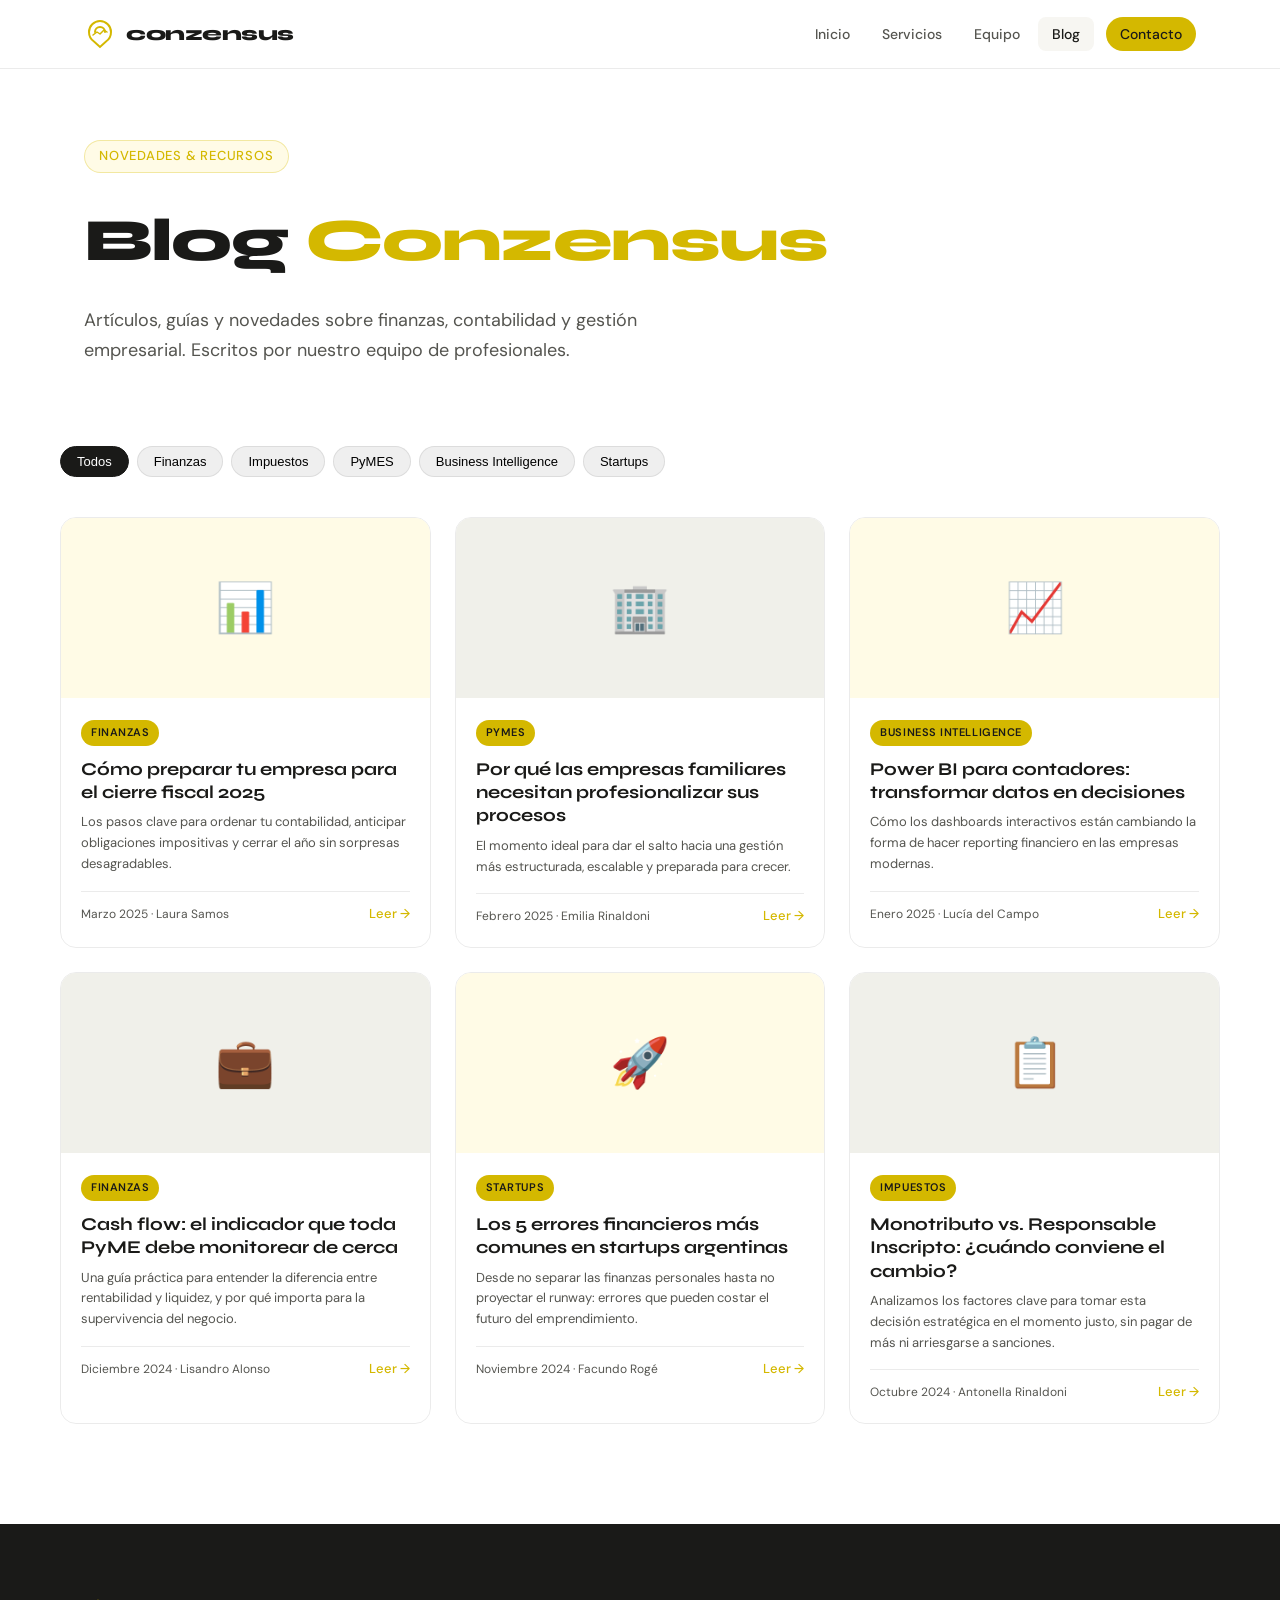
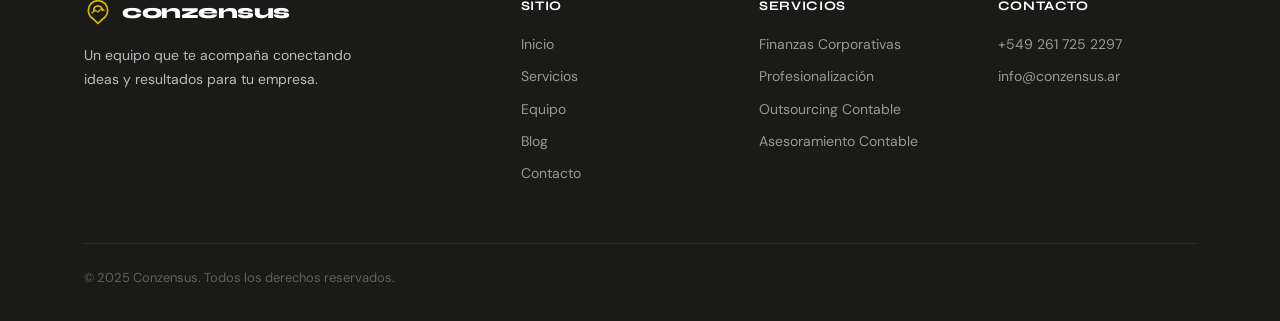
==== blog.html @ 938135c7 "Add files via upload" ====
<!DOCTYPE html>
<html lang="es">
<head>
<meta charset="UTF-8">
<meta name="viewport" content="width=device-width, initial-scale=1.0">
<title>Blog — Conzensus</title>
<link rel="preconnect" href="https://fonts.googleapis.com">
<link rel="preconnect" href="https://fonts.gstatic.com" crossorigin>
<link href="https://fonts.googleapis.com/css2?family=Syne:wght@400;600;700;800&family=DM+Sans:ital,wght@0,300;0,400;0,500;1,300&display=swap" rel="stylesheet">
<link rel="stylesheet" href="styles.css">
</head>
<body>

<nav class="nav" id="nav">
  <div class="nav-inner">
    <a href="index.html" class="logo">
      <svg width="32" height="32" viewBox="0 0 32 32" fill="none">
        <path d="M16 3C10 3 5 8 5 14c0 4 2 7.5 5 9.5L16 29l6-5.5c3-2 5-5.5 5-9.5 0-6-5-11-11-11z" stroke="#D4B800" stroke-width="2" fill="none"/>
        <path d="M11 14c0-2.8 2.2-5 5-5s5 2.2 5 5" stroke="#D4B800" stroke-width="2" stroke-linecap="round"/>
        <path d="M9 17l4-3 3 2 4-4 3 2" stroke="#D4B800" stroke-width="1.5" stroke-linecap="round" stroke-linejoin="round"/>
      </svg>
      <span>conzensus</span>
    </a>
    <button class="hamburger" id="hamburger"><span></span><span></span><span></span></button>
    <ul class="nav-links" id="nav-links">
      <li><a href="index.html" class="nav-link">Inicio</a></li>
      <li><a href="servicios.html" class="nav-link">Servicios</a></li>
      <li><a href="equipo.html" class="nav-link">Equipo</a></li>
      <li><a href="blog.html" class="nav-link active">Blog</a></li>
      <li><a href="contacto.html" class="nav-link nav-cta">Contacto</a></li>
    </ul>
  </div>
</nav>

<main>
  <div class="page-hero">
    <div class="section-tag">Novedades & Recursos</div>
    <h1>Blog <em style="font-style:normal;color:#D4B800">Conzensus</em></h1>
    <p>Artículos, guías y novedades sobre finanzas, contabilidad y gestión empresarial. Escritos por nuestro equipo de profesionales.</p>
  </div>

  <div class="container blog-full">
    <div class="blog-cats">
      <button class="blog-cat active">Todos</button>
      <button class="blog-cat">Finanzas</button>
      <button class="blog-cat">Impuestos</button>
      <button class="blog-cat">PyMES</button>
      <button class="blog-cat">Business Intelligence</button>
      <button class="blog-cat">Startups</button>
    </div>

    <div class="blog-full-grid">
      <article class="blog-full-card">
        <div class="bfc-thumb" style="background:#FFFBE6; font-size:48px;">📊</div>
        <div class="bfc-body">
          <div class="bc-tag">Finanzas</div>
          <h3>Cómo preparar tu empresa para el cierre fiscal 2025</h3>
          <p>Los pasos clave para ordenar tu contabilidad, anticipar obligaciones impositivas y cerrar el año sin sorpresas desagradables.</p>
          <div class="bfc-foot">
            <span class="bfc-date">Marzo 2025 · Laura Samos</span>
            <a href="#" class="bc-read">Leer →</a>
          </div>
        </div>
      </article>

      <article class="blog-full-card">
        <div class="bfc-thumb" style="background:#f0f0ea; font-size:48px;">🏢</div>
        <div class="bfc-body">
          <div class="bc-tag">PyMES</div>
          <h3>Por qué las empresas familiares necesitan profesionalizar sus procesos</h3>
          <p>El momento ideal para dar el salto hacia una gestión más estructurada, escalable y preparada para crecer.</p>
          <div class="bfc-foot">
            <span class="bfc-date">Febrero 2025 · Emilia Rinaldoni</span>
            <a href="#" class="bc-read">Leer →</a>
          </div>
        </div>
      </article>

      <article class="blog-full-card">
        <div class="bfc-thumb" style="background:#FFFBE6; font-size:48px;">📈</div>
        <div class="bfc-body">
          <div class="bc-tag">Business Intelligence</div>
          <h3>Power BI para contadores: transformar datos en decisiones</h3>
          <p>Cómo los dashboards interactivos están cambiando la forma de hacer reporting financiero en las empresas modernas.</p>
          <div class="bfc-foot">
            <span class="bfc-date">Enero 2025 · Lucía del Campo</span>
            <a href="#" class="bc-read">Leer →</a>
          </div>
        </div>
      </article>

      <article class="blog-full-card">
        <div class="bfc-thumb" style="background:#f0f0ea; font-size:48px;">💼</div>
        <div class="bfc-body">
          <div class="bc-tag">Finanzas</div>
          <h3>Cash flow: el indicador que toda PyME debe monitorear de cerca</h3>
          <p>Una guía práctica para entender la diferencia entre rentabilidad y liquidez, y por qué importa para la supervivencia del negocio.</p>
          <div class="bfc-foot">
            <span class="bfc-date">Diciembre 2024 · Lisandro Alonso</span>
            <a href="#" class="bc-read">Leer →</a>
          </div>
        </div>
      </article>

      <article class="blog-full-card">
        <div class="bfc-thumb" style="background:#FFFBE6; font-size:48px;">🚀</div>
        <div class="bfc-body">
          <div class="bc-tag">Startups</div>
          <h3>Los 5 errores financieros más comunes en startups argentinas</h3>
          <p>Desde no separar las finanzas personales hasta no proyectar el runway: errores que pueden costar el futuro del emprendimiento.</p>
          <div class="bfc-foot">
            <span class="bfc-date">Noviembre 2024 · Facundo Rogé</span>
            <a href="#" class="bc-read">Leer →</a>
          </div>
        </div>
      </article>

      <article class="blog-full-card">
        <div class="bfc-thumb" style="background:#f0f0ea; font-size:48px;">📋</div>
        <div class="bfc-body">
          <div class="bc-tag">Impuestos</div>
          <h3>Monotributo vs. Responsable Inscripto: ¿cuándo conviene el cambio?</h3>
          <p>Analizamos los factores clave para tomar esta decisión estratégica en el momento justo, sin pagar de más ni arriesgarse a sanciones.</p>
          <div class="bfc-foot">
            <span class="bfc-date">Octubre 2024 · Antonella Rinaldoni</span>
            <a href="#" class="bc-read">Leer →</a>
          </div>
        </div>
      </article>
    </div>
  </div>
</main>

<footer class="footer">
  <div class="container">
    <div class="footer-grid">
      <div class="footer-brand"><a href="index.html" class="logo"><svg width="28" height="28" viewBox="0 0 32 32" fill="none"><path d="M16 3C10 3 5 8 5 14c0 4 2 7.5 5 9.5L16 29l6-5.5c3-2 5-5.5 5-9.5 0-6-5-11-11-11z" stroke="#D4B800" stroke-width="2" fill="none"/><path d="M11 14c0-2.8 2.2-5 5-5s5 2.2 5 5" stroke="#D4B800" stroke-width="2" stroke-linecap="round"/><path d="M9 17l4-3 3 2 4-4 3 2" stroke="#D4B800" stroke-width="1.5" stroke-linecap="round" stroke-linejoin="round"/></svg><span>conzensus</span></a><p>Un equipo que te acompaña conectando ideas y resultados para tu empresa.</p></div>
      <div class="footer-links"><h5>Sitio</h5><a href="index.html">Inicio</a><a href="servicios.html">Servicios</a><a href="equipo.html">Equipo</a><a href="blog.html">Blog</a><a href="contacto.html">Contacto</a></div>
      <div class="footer-links"><h5>Servicios</h5><a href="servicios.html#finanzas">Finanzas Corporativas</a><a href="servicios.html#procesos">Profesionalización</a><a href="servicios.html#outsourcing">Outsourcing Contable</a><a href="servicios.html#asesoramiento">Asesoramiento Contable</a></div>
      <div class="footer-contact"><h5>Contacto</h5><a href="tel:+5492617252297">+549 261 725 2297</a><a href="mailto:info@conzensus.ar">info@conzensus.ar</a></div>
    </div>
    <div class="footer-bottom"><span>© 2025 Conzensus. Todos los derechos reservados.</span></div>
  </div>
</footer>
<script>
document.querySelectorAll('.blog-cat').forEach(btn => {
  btn.addEventListener('click', function() {
    document.querySelectorAll('.blog-cat').forEach(b => b.classList.remove('active'));
    this.classList.add('active');
  });
});
</script>
<script src="scripts.js"></script>
</body>
</html>
---- styles.css ----
/* ============================================
   CONZENSUS — MAIN STYLES
   ============================================ */

*, *::before, *::after { box-sizing: border-box; margin: 0; padding: 0; }

:root {
  --yellow: #D4B800;
  --yellow-light: #F5E860;
  --yellow-bg: #FFFBE6;
  --dark: #1a1a18;
  --dark-2: #2a2a26;
  --mid: #555550;
  --light: #f7f6f2;
  --white: #ffffff;
  --border: rgba(0,0,0,0.08);
  --font-display: 'Syne', sans-serif;
  --font-body: 'DM Sans', sans-serif;
  --radius: 16px;
  --radius-sm: 8px;
  --shadow: 0 4px 24px rgba(0,0,0,0.07);
  --shadow-lg: 0 16px 48px rgba(0,0,0,0.12);
}

html { scroll-behavior: smooth; }

body {
  font-family: var(--font-body);
  font-size: 16px;
  color: var(--dark);
  background: var(--white);
  line-height: 1.6;
  overflow-x: hidden;
}

a { color: inherit; text-decoration: none; }
img { max-width: 100%; display: block; }

.container {
  max-width: 1160px;
  margin: 0 auto;
  padding: 0 24px;
}

/* ---- TYPOGRAPHY ---- */
.section-tag {
  display: inline-flex;
  align-items: center;
  gap: 8px;
  font-family: var(--font-body);
  font-size: 13px;
  font-weight: 500;
  letter-spacing: 0.06em;
  text-transform: uppercase;
  color: var(--yellow);
  background: var(--yellow-bg);
  border: 1px solid rgba(212,184,0,0.3);
  padding: 5px 14px;
  border-radius: 100px;
  margin-bottom: 20px;
}
.section-tag.center { display: flex; justify-content: center; margin-bottom: 32px; }

.section-title {
  font-family: var(--font-display);
  font-size: clamp(28px, 4vw, 44px);
  font-weight: 700;
  line-height: 1.15;
  color: var(--dark);
  margin-bottom: 20px;
}
.section-title em { font-style: normal; color: var(--yellow); }

.section-header { margin-bottom: 48px; }
.section-header.spread { display: flex; justify-content: space-between; align-items: flex-end; flex-wrap: wrap; gap: 16px; }

.body-text { color: var(--mid); line-height: 1.75; margin-bottom: 16px; font-size: 16px; }

/* ---- BUTTONS ---- */
.btn {
  display: inline-flex;
  align-items: center;
  gap: 8px;
  font-family: var(--font-body);
  font-size: 15px;
  font-weight: 500;
  padding: 13px 28px;
  border-radius: 100px;
  cursor: pointer;
  transition: all 0.2s ease;
  border: none;
  white-space: nowrap;
}
.btn-primary {
  background: var(--yellow);
  color: var(--dark);
}
.btn-primary:hover { background: var(--yellow-light); transform: translateY(-1px); }

.btn-ghost {
  background: transparent;
  color: var(--dark);
  border: 1.5px solid var(--border);
}
.btn-ghost:hover { border-color: var(--dark); background: var(--light); }

.btn-outline {
  background: transparent;
  color: var(--dark);
  border: 1.5px solid var(--dark);
  font-size: 14px;
  padding: 10px 22px;
}
.btn-outline:hover { background: var(--dark); color: var(--white); }

.btn-dark {
  background: var(--dark);
  color: var(--white);
}
.btn-dark:hover { background: var(--dark-2); transform: translateY(-1px); }

/* ---- NAV ---- */
.nav {
  position: fixed; top: 0; left: 0; right: 0; z-index: 100;
  background: rgba(255,255,255,0.92);
  backdrop-filter: blur(20px);
  border-bottom: 1px solid var(--border);
  transition: box-shadow 0.3s;
}
.nav.scrolled { box-shadow: var(--shadow); }

.nav-inner {
  max-width: 1160px;
  margin: 0 auto;
  padding: 0 24px;
  height: 68px;
  display: flex;
  align-items: center;
  justify-content: space-between;
}

.logo {
  display: flex;
  align-items: center;
  gap: 10px;
  font-family: var(--font-display);
  font-size: 20px;
  font-weight: 800;
  color: var(--dark);
  letter-spacing: -0.5px;
}

.nav-links {
  list-style: none;
  display: flex;
  align-items: center;
  gap: 4px;
}
.nav-link {
  font-size: 14px;
  font-weight: 500;
  color: var(--mid);
  padding: 8px 14px;
  border-radius: 8px;
  transition: all 0.15s;
}
.nav-link:hover, .nav-link.active { color: var(--dark); background: var(--light); }
.nav-cta {
  background: var(--yellow) !important;
  color: var(--dark) !important;
  margin-left: 8px;
  border-radius: 100px !important;
}
.nav-cta:hover { background: var(--yellow-light) !important; }

.hamburger {
  display: none;
  flex-direction: column;
  gap: 5px;
  background: none;
  border: none;
  cursor: pointer;
  padding: 8px;
}
.hamburger span {
  display: block;
  width: 22px;
  height: 2px;
  background: var(--dark);
  border-radius: 2px;
  transition: all 0.3s;
}

/* ---- HERO ---- */
.hero {
  min-height: 100vh;
  padding-top: 68px;
  display: grid;
  grid-template-columns: 1fr 1fr;
  align-items: center;
  max-width: 1160px;
  margin: 0 auto;
  padding-left: 24px;
  padding-right: 24px;
  gap: 48px;
  position: relative;
  overflow: hidden;
}
.hero-bg {
  position: fixed; inset: 0; z-index: -1; pointer-events: none;
}
.hero-blob {
  position: absolute;
  border-radius: 50%;
  filter: blur(80px);
  opacity: 0.35;
}
.blob-1 {
  width: 500px; height: 500px;
  background: var(--yellow);
  top: -100px; right: -100px;
}
.blob-2 {
  width: 300px; height: 300px;
  background: #ffeaa0;
  bottom: 100px; left: -50px;
}
.hero-grid {
  position: absolute; inset: 0;
  background-image: 
    linear-gradient(rgba(0,0,0,0.04) 1px, transparent 1px),
    linear-gradient(90deg, rgba(0,0,0,0.04) 1px, transparent 1px);
  background-size: 48px 48px;
}

.hero-inner { padding: 80px 0; }
.hero-tag {
  display: inline-flex;
  align-items: center;
  gap: 8px;
  font-size: 13px;
  font-weight: 500;
  color: var(--mid);
  margin-bottom: 28px;
}
.dot {
  width: 8px; height: 8px;
  background: #4caf50;
  border-radius: 50%;
  box-shadow: 0 0 0 3px rgba(76,175,80,0.2);
  animation: pulse 2s infinite;
}
@keyframes pulse {
  0%, 100% { box-shadow: 0 0 0 3px rgba(76,175,80,0.2); }
  50% { box-shadow: 0 0 0 6px rgba(76,175,80,0.1); }
}

.hero-title {
  font-family: var(--font-display);
  font-size: clamp(44px, 6vw, 72px);
  font-weight: 800;
  line-height: 1.05;
  letter-spacing: -2px;
  color: var(--dark);
  margin-bottom: 24px;
}
.hero-title em { font-style: normal; color: var(--yellow); }

.hero-sub {
  font-size: 18px;
  color: var(--mid);
  max-width: 460px;
  line-height: 1.7;
  margin-bottom: 36px;
}

.hero-actions {
  display: flex;
  gap: 12px;
  flex-wrap: wrap;
  margin-bottom: 56px;
}

.hero-stats {
  display: flex;
  align-items: center;
  gap: 24px;
}
.stat-num {
  display: block;
  font-family: var(--font-display);
  font-size: 28px;
  font-weight: 700;
  color: var(--dark);
}
.stat-label {
  display: block;
  font-size: 12px;
  color: var(--mid);
  max-width: 100px;
  line-height: 1.3;
}
.stat-divider {
  width: 1px;
  height: 40px;
  background: var(--border);
}

/* Hero visual */
.hero-visual {
  position: relative;
  height: 500px;
  display: flex;
  align-items: center;
  justify-content: center;
}
.hero-circle {
  width: 280px;
  height: 280px;
  animation: spin 30s linear infinite;
}
@keyframes spin { to { transform: rotate(360deg); } }

.card-float {
  position: absolute;
  background: var(--white);
  border: 1px solid var(--border);
  border-radius: var(--radius);
  padding: 14px 18px;
  display: flex;
  align-items: center;
  gap: 12px;
  box-shadow: var(--shadow);
  min-width: 220px;
  animation: float 4s ease-in-out infinite;
}
.card-f1 { top: 60px; right: 20px; animation-delay: 0s; }
.card-f2 { bottom: 120px; right: 0px; animation-delay: 1.5s; }
.card-f3 { top: 220px; left: 0px; animation-delay: 0.8s; }
@keyframes float {
  0%, 100% { transform: translateY(0); }
  50% { transform: translateY(-8px); }
}

.cf-icon { font-size: 22px; }
.cf-title { font-family: var(--font-display); font-size: 13px; font-weight: 600; }
.cf-sub { font-size: 11px; color: var(--mid); margin-top: 2px; }

/* ---- ABOUT ---- */
.about {
  padding: 100px 0;
  background: var(--light);
}
.about-grid {
  display: grid;
  grid-template-columns: 1fr 1fr;
  gap: 64px;
  align-items: center;
}
.about-left { max-width: 480px; }
.values-grid {
  display: grid;
  grid-template-columns: 1fr 1fr;
  gap: 16px;
}
.value-card {
  background: var(--white);
  border: 1px solid var(--border);
  border-radius: var(--radius);
  padding: 24px 20px;
  transition: transform 0.2s, box-shadow 0.2s;
}
.value-card:hover { transform: translateY(-4px); box-shadow: var(--shadow); }
.value-card.accent {
  background: var(--yellow);
  border-color: var(--yellow);
}
.value-icon { font-size: 24px; display: block; margin-bottom: 12px; }
.value-card h4 { font-family: var(--font-display); font-size: 15px; font-weight: 700; margin-bottom: 6px; }
.value-card p { font-size: 13px; color: var(--mid); line-height: 1.5; }
.value-card.accent p { color: var(--dark-2); }

/* ---- SERVICES PREVIEW ---- */
.services-preview {
  padding: 100px 0;
}
.services-grid {
  display: grid;
  grid-template-columns: repeat(2, 1fr);
  gap: 16px;
  margin-bottom: 40px;
}
.service-card {
  display: flex;
  align-items: center;
  gap: 20px;
  background: var(--white);
  border: 1px solid var(--border);
  border-radius: var(--radius);
  padding: 28px 24px;
  transition: all 0.2s;
  cursor: pointer;
}
.service-card:hover {
  border-color: var(--yellow);
  box-shadow: 0 0 0 3px rgba(212,184,0,0.1);
  transform: translateY(-2px);
}
.service-card.sc-yellow {
  background: var(--yellow);
  border-color: var(--yellow);
}
.sc-number {
  font-family: var(--font-display);
  font-size: 36px;
  font-weight: 800;
  color: rgba(0,0,0,0.08);
  line-height: 1;
  flex-shrink: 0;
  width: 48px;
}
.sc-yellow .sc-number { color: rgba(0,0,0,0.12); }
.sc-content { flex: 1; }
.sc-content h3 { font-family: var(--font-display); font-size: 17px; font-weight: 700; margin-bottom: 6px; }
.sc-content p { font-size: 13px; color: var(--mid); line-height: 1.5; }
.sc-yellow .sc-content p { color: var(--dark-2); }
.sc-arrow {
  font-size: 18px;
  color: var(--mid);
  flex-shrink: 0;
  transition: transform 0.2s;
}
.service-card:hover .sc-arrow { transform: translateX(4px); color: var(--dark); }

.services-cta { text-align: center; }

/* ---- CLIENTS ---- */
.clients {
  padding: 60px 0;
  border-top: 1px solid var(--border);
  border-bottom: 1px solid var(--border);
}
.clients-strip {
  display: flex;
  flex-wrap: wrap;
  justify-content: center;
  align-items: center;
  gap: 12px 0;
}
.client-name {
  font-family: var(--font-display);
  font-size: 14px;
  font-weight: 600;
  color: var(--mid);
  padding: 0 20px;
  transition: color 0.2s;
}
.client-name:hover { color: var(--dark); }
.client-dot {
  width: 4px; height: 4px;
  background: var(--yellow);
  border-radius: 50%;
  flex-shrink: 0;
}

/* ---- BLOG PREVIEW ---- */
.blog-preview {
  padding: 100px 0;
  background: var(--light);
}
.blog-grid {
  display: grid;
  grid-template-columns: 2fr 1fr 1fr;
  gap: 20px;
}
.blog-card {
  background: var(--white);
  border: 1px solid var(--border);
  border-radius: var(--radius);
  padding: 28px 24px;
  display: flex;
  flex-direction: column;
  gap: 12px;
  transition: transform 0.2s, box-shadow 0.2s;
}
.blog-card:hover { transform: translateY(-4px); box-shadow: var(--shadow); }
.blog-featured {
  grid-row: span 1;
  background: var(--dark);
  border-color: var(--dark);
  color: var(--white);
}
.bc-tag {
  display: inline-block;
  font-size: 11px;
  font-weight: 600;
  letter-spacing: 0.05em;
  text-transform: uppercase;
  background: var(--yellow);
  color: var(--dark);
  padding: 4px 10px;
  border-radius: 100px;
  width: fit-content;
}
.blog-card h3 { font-family: var(--font-display); font-size: 18px; font-weight: 700; line-height: 1.3; }
.blog-featured h3 { font-size: 22px; }
.blog-card p { font-size: 14px; color: var(--mid); line-height: 1.6; flex: 1; }
.blog-featured p { color: rgba(255,255,255,0.65); }
.bc-meta { display: flex; justify-content: space-between; align-items: center; margin-top: auto; }
.bc-meta span { font-size: 12px; color: var(--mid); }
.blog-featured .bc-meta span { color: rgba(255,255,255,0.4); }
.bc-read { font-size: 13px; font-weight: 500; color: var(--yellow); }
.bc-read:hover { text-decoration: underline; }

/* ---- CTA SECTION ---- */
.cta-section { padding: 80px 0; }
.cta-box {
  background: var(--yellow);
  border-radius: 24px;
  padding: 64px;
  display: flex;
  justify-content: space-between;
  align-items: center;
  gap: 32px;
  overflow: hidden;
  position: relative;
}
.cta-content { position: relative; z-index: 1; }
.cta-content h2 { font-family: var(--font-display); font-size: clamp(24px, 3vw, 36px); font-weight: 800; margin-bottom: 12px; max-width: 480px; }
.cta-content p { color: var(--dark-2); font-size: 16px; margin-bottom: 28px; }
.cta-deco { position: absolute; right: -40px; top: -60px; pointer-events: none; }
.cta-circle {
  position: absolute;
  border-radius: 50%;
  border: 2px solid rgba(0,0,0,0.08);
}
.c1 { width: 320px; height: 320px; top: -80px; right: -80px; }
.c2 { width: 200px; height: 200px; top: -20px; right: -20px; }

/* ---- FOOTER ---- */
.footer { background: var(--dark); color: rgba(255,255,255,0.7); padding: 72px 0 32px; }
.footer .logo { color: var(--white); margin-bottom: 16px; }
.footer-grid {
  display: grid;
  grid-template-columns: 2fr 1fr 1fr 1fr;
  gap: 40px;
  margin-bottom: 48px;
}
.footer-brand p { font-size: 14px; line-height: 1.7; max-width: 280px; }
.footer-links h5, .footer-contact h5 {
  font-family: var(--font-display);
  font-size: 13px;
  font-weight: 700;
  color: var(--white);
  letter-spacing: 0.05em;
  text-transform: uppercase;
  margin-bottom: 16px;
}
.footer-links a, .footer-contact a {
  display: block;
  font-size: 14px;
  color: rgba(255,255,255,0.55);
  margin-bottom: 10px;
  transition: color 0.2s;
}
.footer-links a:hover, .footer-contact a:hover { color: var(--yellow); }
.footer-bottom {
  border-top: 1px solid rgba(255,255,255,0.08);
  padding-top: 24px;
  font-size: 13px;
  color: rgba(255,255,255,0.3);
}

/* ============================================
   SERVICES PAGE
   ============================================ */
.page-hero {
  padding: 140px 24px 80px;
  max-width: 1160px;
  margin: 0 auto;
}
.page-hero h1 { font-family: var(--font-display); font-size: clamp(36px, 5vw, 60px); font-weight: 800; letter-spacing: -1.5px; margin-bottom: 16px; }
.page-hero p { font-size: 18px; color: var(--mid); max-width: 560px; line-height: 1.7; }

.services-full { padding: 0 0 100px; }
.service-section {
  padding: 60px 0;
  border-top: 1px solid var(--border);
}
.service-section-inner {
  display: grid;
  grid-template-columns: 1fr 2fr;
  gap: 48px;
  align-items: start;
}
.ss-label {
  position: sticky;
  top: 100px;
}
.ss-num { font-family: var(--font-display); font-size: 72px; font-weight: 800; color: rgba(0,0,0,0.05); line-height: 1; margin-bottom: -16px; }
.ss-title { font-family: var(--font-display); font-size: 24px; font-weight: 700; margin-bottom: 12px; }
.ss-badge { display: inline-block; background: var(--yellow); font-size: 11px; font-weight: 600; padding: 4px 12px; border-radius: 100px; margin-top: 12px; }
.ss-items { display: grid; gap: 12px; }
.ss-item {
  display: flex;
  gap: 14px;
  background: var(--light);
  border-radius: var(--radius-sm);
  padding: 18px 20px;
  transition: background 0.2s;
}
.ss-item:hover { background: var(--yellow-bg); }
.ss-check { width: 22px; height: 22px; background: var(--yellow); border-radius: 50%; display: flex; align-items: center; justify-content: center; font-size: 11px; flex-shrink: 0; margin-top: 2px; }
.ss-item p { font-size: 15px; color: var(--mid); line-height: 1.5; }

/* ============================================
   TEAM PAGE
   ============================================ */
.team-grid {
  display: grid;
  grid-template-columns: repeat(3, 1fr);
  gap: 24px;
  padding-bottom: 100px;
}
.team-card {
  border: 1px solid var(--border);
  border-radius: var(--radius);
  overflow: hidden;
  transition: transform 0.2s, box-shadow 0.2s;
}
.team-card:hover { transform: translateY(-6px); box-shadow: var(--shadow-lg); }
.tc-img {
  height: 280px;
  background: var(--yellow);
  display: flex;
  align-items: center;
  justify-content: center;
  font-family: var(--font-display);
  font-size: 56px;
  font-weight: 800;
  color: rgba(0,0,0,0.15);
  overflow: hidden;
  position: relative;
}
.tc-initials { position: absolute; font-size: 80px; font-family: var(--font-display); font-weight: 800; color: rgba(0,0,0,0.08); user-select: none; }
.tc-body { padding: 24px; }
.tc-role { font-size: 12px; font-weight: 600; letter-spacing: 0.05em; text-transform: uppercase; color: var(--yellow); margin-bottom: 4px; }
.tc-name { font-family: var(--font-display); font-size: 20px; font-weight: 700; margin-bottom: 12px; }
.tc-bio { font-size: 14px; color: var(--mid); line-height: 1.6; }

/* ============================================
   BLOG PAGE
   ============================================ */
.blog-full {
  padding: 0 0 100px;
}
.blog-cats {
  display: flex;
  gap: 8px;
  flex-wrap: wrap;
  margin-bottom: 40px;
}
.blog-cat {
  font-size: 13px;
  font-weight: 500;
  padding: 7px 16px;
  border-radius: 100px;
  border: 1px solid var(--border);
  cursor: pointer;
  transition: all 0.15s;
}
.blog-cat:hover, .blog-cat.active { background: var(--dark); color: var(--white); border-color: var(--dark); }
.blog-full-grid {
  display: grid;
  grid-template-columns: repeat(3, 1fr);
  gap: 24px;
}
.blog-full-card {
  border: 1px solid var(--border);
  border-radius: var(--radius);
  overflow: hidden;
  transition: transform 0.2s, box-shadow 0.2s;
}
.blog-full-card:hover { transform: translateY(-4px); box-shadow: var(--shadow); }
.bfc-thumb {
  height: 180px;
  background: var(--light);
  display: flex;
  align-items: center;
  justify-content: center;
  font-size: 40px;
}
.bfc-body { padding: 20px; }
.bfc-body .bc-tag { margin-bottom: 12px; }
.bfc-body h3 { font-family: var(--font-display); font-size: 18px; font-weight: 700; margin-bottom: 8px; line-height: 1.3; }
.bfc-body p { font-size: 13px; color: var(--mid); line-height: 1.6; margin-bottom: 16px; }
.bfc-foot {
  display: flex;
  justify-content: space-between;
  align-items: center;
  padding-top: 12px;
  border-top: 1px solid var(--border);
}
.bfc-date { font-size: 12px; color: var(--mid); }

/* ============================================
   CONTACT PAGE
   ============================================ */
.contact-grid {
  display: grid;
  grid-template-columns: 1fr 1.4fr;
  gap: 64px;
  padding-bottom: 100px;
  align-items: start;
}
.contact-info h2 { font-family: var(--font-display); font-size: 28px; font-weight: 700; margin-bottom: 16px; }
.contact-info p { color: var(--mid); line-height: 1.7; margin-bottom: 32px; }
.contact-items { display: flex; flex-direction: column; gap: 20px; margin-bottom: 40px; }
.ci-item {
  display: flex;
  align-items: center;
  gap: 14px;
}
.ci-icon {
  width: 44px; height: 44px;
  background: var(--yellow-bg);
  border-radius: 10px;
  display: flex;
  align-items: center;
  justify-content: center;
  font-size: 18px;
  flex-shrink: 0;
}
.ci-label { font-size: 12px; color: var(--mid); }
.ci-val { font-size: 15px; font-weight: 500; }

.contact-form {
  background: var(--light);
  border-radius: var(--radius);
  padding: 40px;
}
.contact-form h3 { font-family: var(--font-display); font-size: 22px; font-weight: 700; margin-bottom: 24px; }
.form-row { display: grid; grid-template-columns: 1fr 1fr; gap: 16px; }
.form-group { display: flex; flex-direction: column; gap: 8px; margin-bottom: 16px; }
.form-group label { font-size: 13px; font-weight: 500; color: var(--mid); }
.form-group input,
.form-group select,
.form-group textarea {
  font-family: var(--font-body);
  font-size: 15px;
  padding: 12px 16px;
  border: 1.5px solid var(--border);
  border-radius: var(--radius-sm);
  background: var(--white);
  color: var(--dark);
  outline: none;
  transition: border-color 0.2s;
}
.form-group input:focus,
.form-group select:focus,
.form-group textarea:focus { border-color: var(--yellow); }
.form-group textarea { resize: vertical; min-height: 120px; }
.form-submit { width: 100%; padding: 15px; font-size: 16px; margin-top: 8px; }

/* ============================================
   RESPONSIVE
   ============================================ */
@media (max-width: 960px) {
  .hero {
    grid-template-columns: 1fr;
    min-height: auto;
    padding-top: 120px;
    padding-bottom: 60px;
  }
  .hero-visual { display: none; }
  .about-grid, .contact-grid, .service-section-inner { grid-template-columns: 1fr; }
  .blog-grid { grid-template-columns: 1fr; }
  .blog-full-grid { grid-template-columns: 1fr 1fr; }
  .team-grid { grid-template-columns: 1fr 1fr; }
  .services-grid { grid-template-columns: 1fr; }
  .footer-grid { grid-template-columns: 1fr 1fr; }
}

@media (max-width: 640px) {
  .nav-links {
    display: none;
    position: absolute;
    top: 68px; left: 0; right: 0;
    background: var(--white);
    flex-direction: column;
    padding: 16px;
    border-bottom: 1px solid var(--border);
    box-shadow: var(--shadow);
    gap: 4px;
  }
  .nav-links.open { display: flex; }
  .hamburger { display: flex; }
  .hero-stats { flex-wrap: wrap; gap: 16px; }
  .cta-box { padding: 40px 32px; flex-direction: column; }
  .form-row { grid-template-columns: 1fr; }
  .blog-full-grid, .team-grid { grid-template-columns: 1fr; }
  .footer-grid { grid-template-columns: 1fr; }
  .ss-label { position: static; }
}

/* ---- PAGE TRANSITIONS ---- */
.page-enter {
  animation: fadeInUp 0.4s ease both;
}
@keyframes fadeInUp {
  from { opacity: 0; transform: translateY(16px); }
  to { opacity: 1; transform: translateY(0); }
}

main, .hero, .page-hero { animation: fadeInUp 0.5s ease both; }
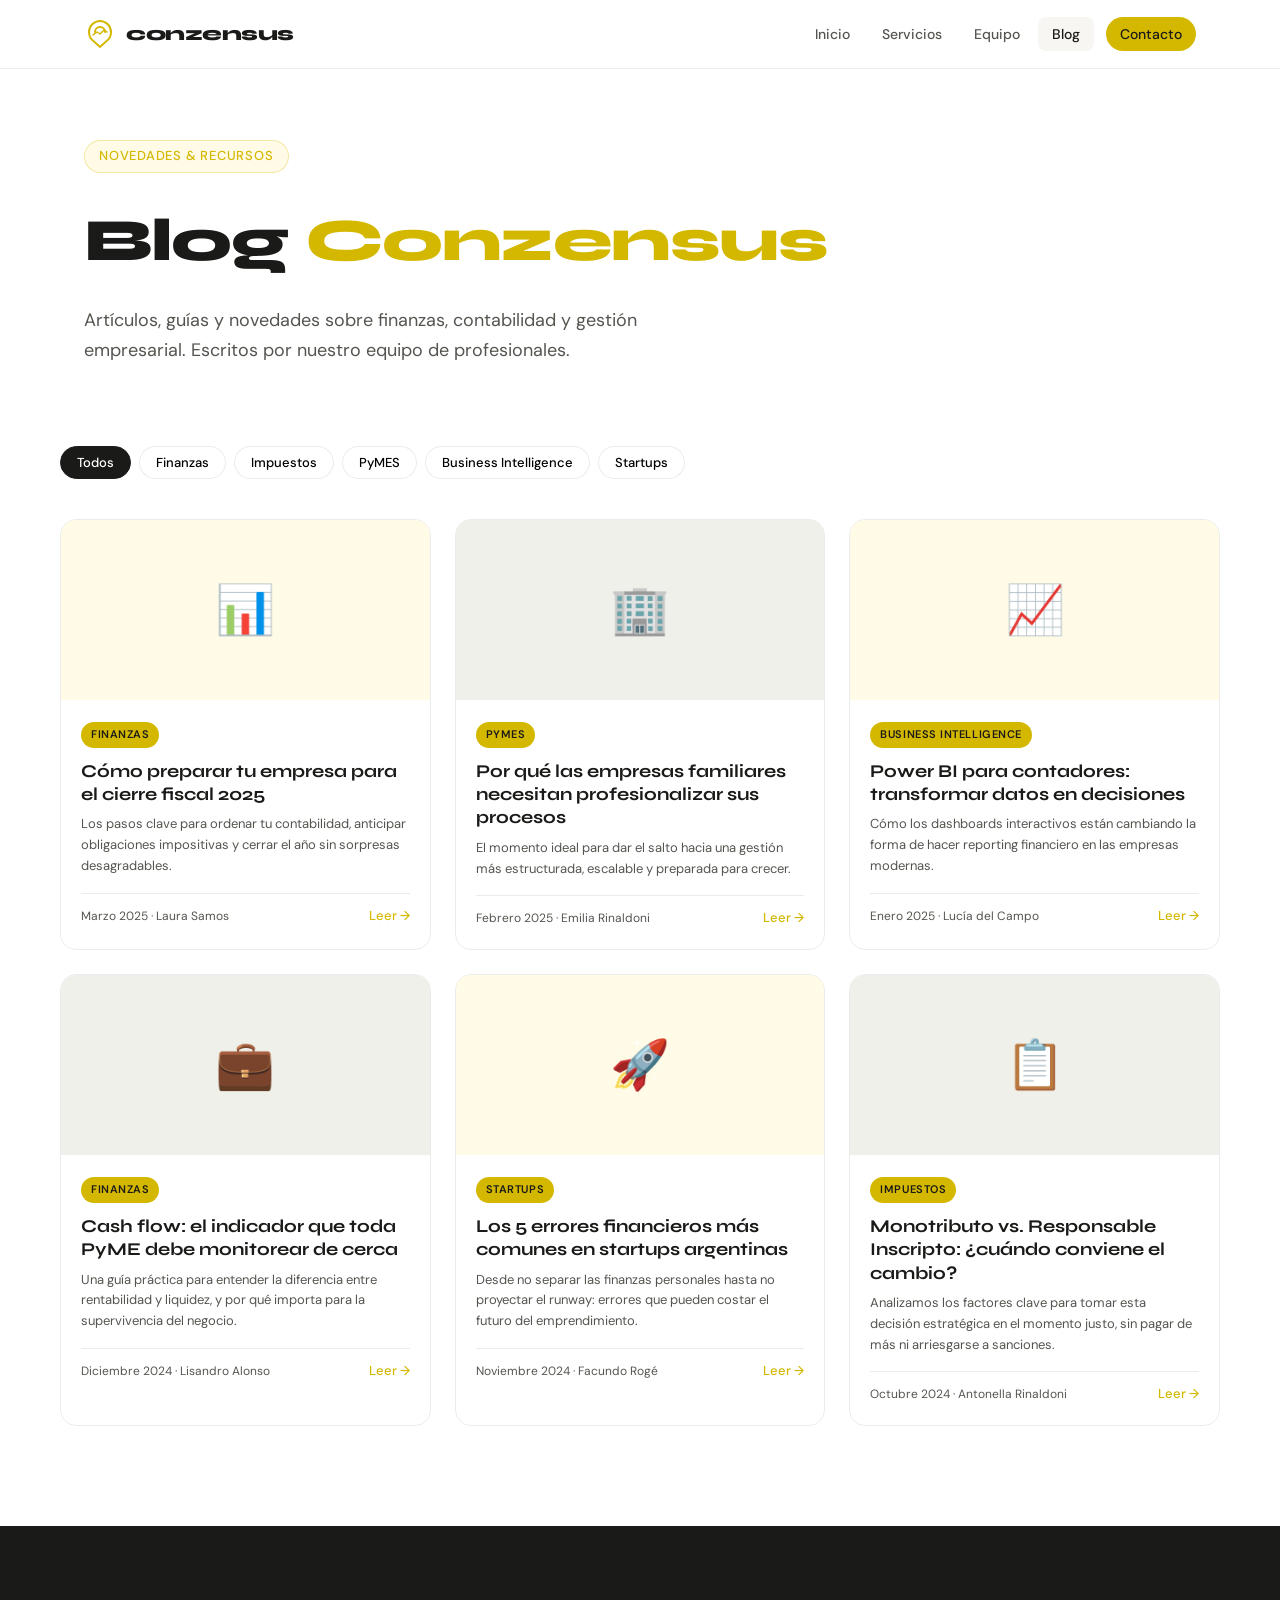
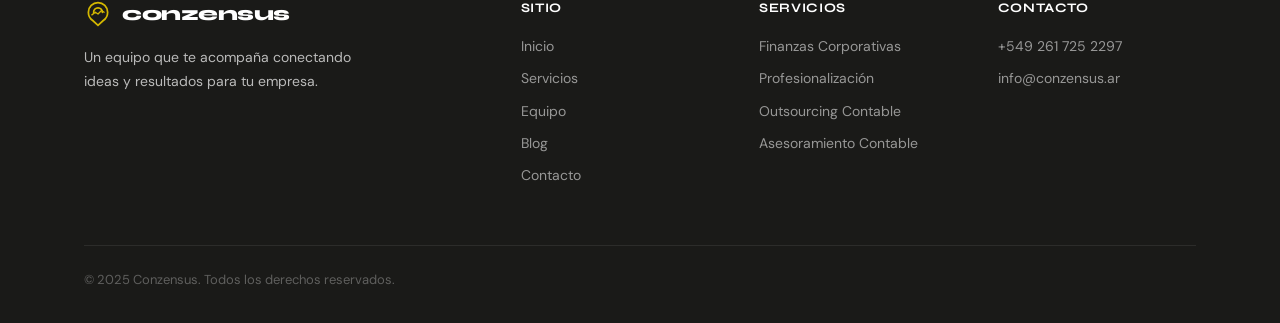
==== commit 3bd0079a: "Update blog.html" ====
--- a/blog.html
+++ b/blog.html
@@ -6,7 +6,7 @@
 <title>Blog — Conzensus</title>
 <link rel="preconnect" href="https://fonts.googleapis.com">
 <link rel="preconnect" href="https://fonts.gstatic.com" crossorigin>
-<link href="https://fonts.googleapis.com/css2?family=Syne:wght@400;600;700;800&family=DM+Sans:ital,wght@0,300;0,400;0,500;1,300&display=swap" rel="stylesheet">
+<link href="https://fonts.googleapis.com/css2?family=Syne:wght@400;600;700;800&family=DM+Sans:ital,wght@0,300;0,400;0,500;1,300&display=swap" rel="stylesheet" crossorigin="anonymous">
 <link rel="stylesheet" href="styles.css">
 </head>
 <body>
--- a/styles.css
+++ b/styles.css
@@ -1,3 +1,5 @@
+@import url('https://fonts.googleapis.com/css2?family=Syne:wght@400;600;700;800&family=DM+Sans:ital,wght@0,300;0,400;0,500;1,300&display=swap');
+
 /* ============================================
    CONZENSUS — MAIN STYLES
    ============================================ */
@@ -36,38 +38,20 @@
 a { color: inherit; text-decoration: none; }
 img { max-width: 100%; display: block; }
 
-.container {
-  max-width: 1160px;
-  margin: 0 auto;
-  padding: 0 24px;
-}
-
-/* ---- TYPOGRAPHY ---- */
+.container { max-width: 1160px; margin: 0 auto; padding: 0 24px; }
+
 .section-tag {
-  display: inline-flex;
-  align-items: center;
-  gap: 8px;
-  font-family: var(--font-body);
-  font-size: 13px;
-  font-weight: 500;
-  letter-spacing: 0.06em;
-  text-transform: uppercase;
-  color: var(--yellow);
-  background: var(--yellow-bg);
-  border: 1px solid rgba(212,184,0,0.3);
-  padding: 5px 14px;
-  border-radius: 100px;
-  margin-bottom: 20px;
+  display: inline-flex; align-items: center; gap: 8px;
+  font-family: var(--font-body); font-size: 13px; font-weight: 500;
+  letter-spacing: 0.06em; text-transform: uppercase; color: var(--yellow);
+  background: var(--yellow-bg); border: 1px solid rgba(212,184,0,0.3);
+  padding: 5px 14px; border-radius: 100px; margin-bottom: 20px;
 }
 .section-tag.center { display: flex; justify-content: center; margin-bottom: 32px; }
 
 .section-title {
-  font-family: var(--font-display);
-  font-size: clamp(28px, 4vw, 44px);
-  font-weight: 700;
-  line-height: 1.15;
-  color: var(--dark);
-  margin-bottom: 20px;
+  font-family: var(--font-display); font-size: clamp(28px, 4vw, 44px);
+  font-weight: 700; line-height: 1.15; color: var(--dark); margin-bottom: 20px;
 }
 .section-title em { font-style: normal; color: var(--yellow); }
 
@@ -76,432 +60,126 @@
 
 .body-text { color: var(--mid); line-height: 1.75; margin-bottom: 16px; font-size: 16px; }
 
-/* ---- BUTTONS ---- */
 .btn {
-  display: inline-flex;
-  align-items: center;
-  gap: 8px;
-  font-family: var(--font-body);
-  font-size: 15px;
-  font-weight: 500;
-  padding: 13px 28px;
-  border-radius: 100px;
-  cursor: pointer;
-  transition: all 0.2s ease;
-  border: none;
-  white-space: nowrap;
-}
-.btn-primary {
-  background: var(--yellow);
-  color: var(--dark);
-}
+  display: inline-flex; align-items: center; gap: 8px;
+  font-family: var(--font-body); font-size: 15px; font-weight: 500;
+  padding: 13px 28px; border-radius: 100px; cursor: pointer;
+  transition: all 0.2s ease; border: none; white-space: nowrap;
+}
+.btn-primary { background: var(--yellow); color: var(--dark); }
 .btn-primary:hover { background: var(--yellow-light); transform: translateY(-1px); }
-
-.btn-ghost {
-  background: transparent;
-  color: var(--dark);
-  border: 1.5px solid var(--border);
-}
+.btn-ghost { background: transparent; color: var(--dark); border: 1.5px solid var(--border); }
 .btn-ghost:hover { border-color: var(--dark); background: var(--light); }
-
-.btn-outline {
-  background: transparent;
-  color: var(--dark);
-  border: 1.5px solid var(--dark);
-  font-size: 14px;
-  padding: 10px 22px;
-}
+.btn-outline { background: transparent; color: var(--dark); border: 1.5px solid var(--dark); font-size: 14px; padding: 10px 22px; }
 .btn-outline:hover { background: var(--dark); color: var(--white); }
-
-.btn-dark {
-  background: var(--dark);
-  color: var(--white);
-}
+.btn-dark { background: var(--dark); color: var(--white); }
 .btn-dark:hover { background: var(--dark-2); transform: translateY(-1px); }
 
-/* ---- NAV ---- */
 .nav {
   position: fixed; top: 0; left: 0; right: 0; z-index: 100;
-  background: rgba(255,255,255,0.92);
-  backdrop-filter: blur(20px);
-  border-bottom: 1px solid var(--border);
-  transition: box-shadow 0.3s;
+  background: rgba(255,255,255,0.92); backdrop-filter: blur(20px);
+  border-bottom: 1px solid var(--border); transition: box-shadow 0.3s;
 }
 .nav.scrolled { box-shadow: var(--shadow); }
-
 .nav-inner {
-  max-width: 1160px;
-  margin: 0 auto;
-  padding: 0 24px;
-  height: 68px;
-  display: flex;
-  align-items: center;
-  justify-content: space-between;
-}
-
+  max-width: 1160px; margin: 0 auto; padding: 0 24px; height: 68px;
+  display: flex; align-items: center; justify-content: space-between;
+}
 .logo {
-  display: flex;
-  align-items: center;
-  gap: 10px;
-  font-family: var(--font-display);
-  font-size: 20px;
-  font-weight: 800;
-  color: var(--dark);
-  letter-spacing: -0.5px;
-}
-
-.nav-links {
-  list-style: none;
-  display: flex;
-  align-items: center;
-  gap: 4px;
-}
+  display: flex; align-items: center; gap: 10px;
+  font-family: var(--font-display); font-size: 20px; font-weight: 800;
+  color: var(--dark); letter-spacing: -0.5px;
+}
+.nav-links { list-style: none; display: flex; align-items: center; gap: 4px; }
 .nav-link {
-  font-size: 14px;
-  font-weight: 500;
-  color: var(--mid);
-  padding: 8px 14px;
-  border-radius: 8px;
-  transition: all 0.15s;
+  font-size: 14px; font-weight: 500; color: var(--mid);
+  padding: 8px 14px; border-radius: 8px; transition: all 0.15s;
 }
 .nav-link:hover, .nav-link.active { color: var(--dark); background: var(--light); }
-.nav-cta {
-  background: var(--yellow) !important;
-  color: var(--dark) !important;
-  margin-left: 8px;
-  border-radius: 100px !important;
-}
+.nav-cta { background: var(--yellow) !important; color: var(--dark) !important; margin-left: 8px; border-radius: 100px !important; }
 .nav-cta:hover { background: var(--yellow-light) !important; }
-
-.hamburger {
-  display: none;
-  flex-direction: column;
-  gap: 5px;
-  background: none;
-  border: none;
-  cursor: pointer;
-  padding: 8px;
-}
-.hamburger span {
-  display: block;
-  width: 22px;
-  height: 2px;
-  background: var(--dark);
-  border-radius: 2px;
-  transition: all 0.3s;
-}
-
-/* ---- HERO ---- */
+.hamburger { display: none; flex-direction: column; gap: 5px; background: none; border: none; cursor: pointer; padding: 8px; }
+.hamburger span { display: block; width: 22px; height: 2px; background: var(--dark); border-radius: 2px; transition: all 0.3s; }
+
 .hero {
-  min-height: 100vh;
-  padding-top: 68px;
-  display: grid;
-  grid-template-columns: 1fr 1fr;
-  align-items: center;
-  max-width: 1160px;
-  margin: 0 auto;
-  padding-left: 24px;
-  padding-right: 24px;
-  gap: 48px;
-  position: relative;
-  overflow: hidden;
-}
-.hero-bg {
-  position: fixed; inset: 0; z-index: -1; pointer-events: none;
-}
-.hero-blob {
-  position: absolute;
-  border-radius: 50%;
-  filter: blur(80px);
-  opacity: 0.35;
-}
-.blob-1 {
-  width: 500px; height: 500px;
-  background: var(--yellow);
-  top: -100px; right: -100px;
-}
-.blob-2 {
-  width: 300px; height: 300px;
-  background: #ffeaa0;
-  bottom: 100px; left: -50px;
-}
+  min-height: 100vh; padding-top: 68px;
+  display: grid; grid-template-columns: 1fr 1fr; align-items: center;
+  max-width: 1160px; margin: 0 auto; padding-left: 24px; padding-right: 24px;
+  gap: 48px; position: relative; overflow: hidden;
+}
+.hero-bg { position: fixed; inset: 0; z-index: -1; pointer-events: none; }
+.hero-blob { position: absolute; border-radius: 50%; filter: blur(80px); opacity: 0.35; }
+.blob-1 { width: 500px; height: 500px; background: var(--yellow); top: -100px; right: -100px; }
+.blob-2 { width: 300px; height: 300px; background: #ffeaa0; bottom: 100px; left: -50px; }
 .hero-grid {
   position: absolute; inset: 0;
-  background-image: 
-    linear-gradient(rgba(0,0,0,0.04) 1px, transparent 1px),
-    linear-gradient(90deg, rgba(0,0,0,0.04) 1px, transparent 1px);
+  background-image: linear-gradient(rgba(0,0,0,0.04) 1px, transparent 1px), linear-gradient(90deg, rgba(0,0,0,0.04) 1px, transparent 1px);
   background-size: 48px 48px;
 }
-
 .hero-inner { padding: 80px 0; }
-.hero-tag {
-  display: inline-flex;
-  align-items: center;
-  gap: 8px;
-  font-size: 13px;
-  font-weight: 500;
-  color: var(--mid);
-  margin-bottom: 28px;
-}
-.dot {
-  width: 8px; height: 8px;
-  background: #4caf50;
-  border-radius: 50%;
-  box-shadow: 0 0 0 3px rgba(76,175,80,0.2);
-  animation: pulse 2s infinite;
-}
-@keyframes pulse {
-  0%, 100% { box-shadow: 0 0 0 3px rgba(76,175,80,0.2); }
-  50% { box-shadow: 0 0 0 6px rgba(76,175,80,0.1); }
-}
-
-.hero-title {
-  font-family: var(--font-display);
-  font-size: clamp(44px, 6vw, 72px);
-  font-weight: 800;
-  line-height: 1.05;
-  letter-spacing: -2px;
-  color: var(--dark);
-  margin-bottom: 24px;
-}
+.hero-tag { display: inline-flex; align-items: center; gap: 8px; font-size: 13px; font-weight: 500; color: var(--mid); margin-bottom: 28px; }
+.dot { width: 8px; height: 8px; background: #4caf50; border-radius: 50%; box-shadow: 0 0 0 3px rgba(76,175,80,0.2); animation: pulse 2s infinite; }
+@keyframes pulse { 0%, 100% { box-shadow: 0 0 0 3px rgba(76,175,80,0.2); } 50% { box-shadow: 0 0 0 6px rgba(76,175,80,0.1); } }
+.hero-title { font-family: var(--font-display); font-size: clamp(44px, 6vw, 72px); font-weight: 800; line-height: 1.05; letter-spacing: -2px; color: var(--dark); margin-bottom: 24px; }
 .hero-title em { font-style: normal; color: var(--yellow); }
-
-.hero-sub {
-  font-size: 18px;
-  color: var(--mid);
-  max-width: 460px;
-  line-height: 1.7;
-  margin-bottom: 36px;
-}
-
-.hero-actions {
-  display: flex;
-  gap: 12px;
-  flex-wrap: wrap;
-  margin-bottom: 56px;
-}
-
-.hero-stats {
-  display: flex;
-  align-items: center;
-  gap: 24px;
-}
-.stat-num {
-  display: block;
-  font-family: var(--font-display);
-  font-size: 28px;
-  font-weight: 700;
-  color: var(--dark);
-}
-.stat-label {
-  display: block;
-  font-size: 12px;
-  color: var(--mid);
-  max-width: 100px;
-  line-height: 1.3;
-}
-.stat-divider {
-  width: 1px;
-  height: 40px;
-  background: var(--border);
-}
-
-/* Hero visual */
-.hero-visual {
-  position: relative;
-  height: 500px;
-  display: flex;
-  align-items: center;
-  justify-content: center;
-}
-.hero-circle {
-  width: 280px;
-  height: 280px;
-  animation: spin 30s linear infinite;
-}
+.hero-sub { font-size: 18px; color: var(--mid); max-width: 460px; line-height: 1.7; margin-bottom: 36px; }
+.hero-actions { display: flex; gap: 12px; flex-wrap: wrap; margin-bottom: 56px; }
+.hero-stats { display: flex; align-items: center; gap: 24px; }
+.stat-num { display: block; font-family: var(--font-display); font-size: 28px; font-weight: 700; color: var(--dark); }
+.stat-label { display: block; font-size: 12px; color: var(--mid); max-width: 100px; line-height: 1.3; }
+.stat-divider { width: 1px; height: 40px; background: var(--border); }
+
+.hero-visual { position: relative; height: 500px; display: flex; align-items: center; justify-content: center; }
+.hero-circle { width: 280px; height: 280px; animation: spin 30s linear infinite; }
 @keyframes spin { to { transform: rotate(360deg); } }
-
-.card-float {
-  position: absolute;
-  background: var(--white);
-  border: 1px solid var(--border);
-  border-radius: var(--radius);
-  padding: 14px 18px;
-  display: flex;
-  align-items: center;
-  gap: 12px;
-  box-shadow: var(--shadow);
-  min-width: 220px;
-  animation: float 4s ease-in-out infinite;
-}
+.card-float { position: absolute; background: var(--white); border: 1px solid var(--border); border-radius: var(--radius); padding: 14px 18px; display: flex; align-items: center; gap: 12px; box-shadow: var(--shadow); min-width: 220px; animation: float 4s ease-in-out infinite; }
 .card-f1 { top: 60px; right: 20px; animation-delay: 0s; }
 .card-f2 { bottom: 120px; right: 0px; animation-delay: 1.5s; }
 .card-f3 { top: 220px; left: 0px; animation-delay: 0.8s; }
-@keyframes float {
-  0%, 100% { transform: translateY(0); }
-  50% { transform: translateY(-8px); }
-}
-
+@keyframes float { 0%, 100% { transform: translateY(0); } 50% { transform: translateY(-8px); } }
 .cf-icon { font-size: 22px; }
 .cf-title { font-family: var(--font-display); font-size: 13px; font-weight: 600; }
 .cf-sub { font-size: 11px; color: var(--mid); margin-top: 2px; }
 
-/* ---- ABOUT ---- */
-.about {
-  padding: 100px 0;
-  background: var(--light);
-}
-.about-grid {
-  display: grid;
-  grid-template-columns: 1fr 1fr;
-  gap: 64px;
-  align-items: center;
-}
+.about { padding: 100px 0; background: var(--light); }
+.about-grid { display: grid; grid-template-columns: 1fr 1fr; gap: 64px; align-items: center; }
 .about-left { max-width: 480px; }
-.values-grid {
-  display: grid;
-  grid-template-columns: 1fr 1fr;
-  gap: 16px;
-}
-.value-card {
-  background: var(--white);
-  border: 1px solid var(--border);
-  border-radius: var(--radius);
-  padding: 24px 20px;
-  transition: transform 0.2s, box-shadow 0.2s;
-}
+.values-grid { display: grid; grid-template-columns: 1fr 1fr; gap: 16px; }
+.value-card { background: var(--white); border: 1px solid var(--border); border-radius: var(--radius); padding: 24px 20px; transition: transform 0.2s, box-shadow 0.2s; }
 .value-card:hover { transform: translateY(-4px); box-shadow: var(--shadow); }
-.value-card.accent {
-  background: var(--yellow);
-  border-color: var(--yellow);
-}
+.value-card.accent { background: var(--yellow); border-color: var(--yellow); }
 .value-icon { font-size: 24px; display: block; margin-bottom: 12px; }
 .value-card h4 { font-family: var(--font-display); font-size: 15px; font-weight: 700; margin-bottom: 6px; }
 .value-card p { font-size: 13px; color: var(--mid); line-height: 1.5; }
 .value-card.accent p { color: var(--dark-2); }
 
-/* ---- SERVICES PREVIEW ---- */
-.services-preview {
-  padding: 100px 0;
-}
-.services-grid {
-  display: grid;
-  grid-template-columns: repeat(2, 1fr);
-  gap: 16px;
-  margin-bottom: 40px;
-}
-.service-card {
-  display: flex;
-  align-items: center;
-  gap: 20px;
-  background: var(--white);
-  border: 1px solid var(--border);
-  border-radius: var(--radius);
-  padding: 28px 24px;
-  transition: all 0.2s;
-  cursor: pointer;
-}
-.service-card:hover {
-  border-color: var(--yellow);
-  box-shadow: 0 0 0 3px rgba(212,184,0,0.1);
-  transform: translateY(-2px);
-}
-.service-card.sc-yellow {
-  background: var(--yellow);
-  border-color: var(--yellow);
-}
-.sc-number {
-  font-family: var(--font-display);
-  font-size: 36px;
-  font-weight: 800;
-  color: rgba(0,0,0,0.08);
-  line-height: 1;
-  flex-shrink: 0;
-  width: 48px;
-}
+.services-preview { padding: 100px 0; }
+.services-grid { display: grid; grid-template-columns: repeat(2, 1fr); gap: 16px; margin-bottom: 40px; }
+.service-card { display: flex; align-items: center; gap: 20px; background: var(--white); border: 1px solid var(--border); border-radius: var(--radius); padding: 28px 24px; transition: all 0.2s; cursor: pointer; }
+.service-card:hover { border-color: var(--yellow); box-shadow: 0 0 0 3px rgba(212,184,0,0.1); transform: translateY(-2px); }
+.service-card.sc-yellow { background: var(--yellow); border-color: var(--yellow); }
+.sc-number { font-family: var(--font-display); font-size: 36px; font-weight: 800; color: rgba(0,0,0,0.08); line-height: 1; flex-shrink: 0; width: 48px; }
 .sc-yellow .sc-number { color: rgba(0,0,0,0.12); }
 .sc-content { flex: 1; }
 .sc-content h3 { font-family: var(--font-display); font-size: 17px; font-weight: 700; margin-bottom: 6px; }
 .sc-content p { font-size: 13px; color: var(--mid); line-height: 1.5; }
 .sc-yellow .sc-content p { color: var(--dark-2); }
-.sc-arrow {
-  font-size: 18px;
-  color: var(--mid);
-  flex-shrink: 0;
-  transition: transform 0.2s;
-}
+.sc-arrow { font-size: 18px; color: var(--mid); flex-shrink: 0; transition: transform 0.2s; }
 .service-card:hover .sc-arrow { transform: translateX(4px); color: var(--dark); }
-
 .services-cta { text-align: center; }
 
-/* ---- CLIENTS ---- */
-.clients {
-  padding: 60px 0;
-  border-top: 1px solid var(--border);
-  border-bottom: 1px solid var(--border);
-}
-.clients-strip {
-  display: flex;
-  flex-wrap: wrap;
-  justify-content: center;
-  align-items: center;
-  gap: 12px 0;
-}
-.client-name {
-  font-family: var(--font-display);
-  font-size: 14px;
-  font-weight: 600;
-  color: var(--mid);
-  padding: 0 20px;
-  transition: color 0.2s;
-}
+.clients { padding: 60px 0; border-top: 1px solid var(--border); border-bottom: 1px solid var(--border); }
+.clients-strip { display: flex; flex-wrap: wrap; justify-content: center; align-items: center; gap: 12px 0; }
+.client-name { font-family: var(--font-display); font-size: 14px; font-weight: 600; color: var(--mid); padding: 0 20px; transition: color 0.2s; }
 .client-name:hover { color: var(--dark); }
-.client-dot {
-  width: 4px; height: 4px;
-  background: var(--yellow);
-  border-radius: 50%;
-  flex-shrink: 0;
-}
-
-/* ---- BLOG PREVIEW ---- */
-.blog-preview {
-  padding: 100px 0;
-  background: var(--light);
-}
-.blog-grid {
-  display: grid;
-  grid-template-columns: 2fr 1fr 1fr;
-  gap: 20px;
-}
-.blog-card {
-  background: var(--white);
-  border: 1px solid var(--border);
-  border-radius: var(--radius);
-  padding: 28px 24px;
-  display: flex;
-  flex-direction: column;
-  gap: 12px;
-  transition: transform 0.2s, box-shadow 0.2s;
-}
+.client-dot { width: 4px; height: 4px; background: var(--yellow); border-radius: 50%; flex-shrink: 0; }
+
+.blog-preview { padding: 100px 0; background: var(--light); }
+.blog-grid { display: grid; grid-template-columns: 2fr 1fr 1fr; gap: 20px; }
+.blog-card { background: var(--white); border: 1px solid var(--border); border-radius: var(--radius); padding: 28px 24px; display: flex; flex-direction: column; gap: 12px; transition: transform 0.2s, box-shadow 0.2s; }
 .blog-card:hover { transform: translateY(-4px); box-shadow: var(--shadow); }
-.blog-featured {
-  grid-row: span 1;
-  background: var(--dark);
-  border-color: var(--dark);
-  color: var(--white);
-}
-.bc-tag {
-  display: inline-block;
-  font-size: 11px;
-  font-weight: 600;
-  letter-spacing: 0.05em;
-  text-transform: uppercase;
-  background: var(--yellow);
-  color: var(--dark);
-  padding: 4px 10px;
-  border-radius: 100px;
-  width: fit-content;
-}
+.blog-featured { background: var(--dark); border-color: var(--dark); color: var(--white); }
+.bc-tag { display: inline-block; font-size: 11px; font-weight: 600; letter-spacing: 0.05em; text-transform: uppercase; background: var(--yellow); color: var(--dark); padding: 4px 10px; border-radius: 100px; width: fit-content; }
 .blog-card h3 { font-family: var(--font-display); font-size: 18px; font-weight: 700; line-height: 1.3; }
 .blog-featured h3 { font-size: 22px; }
 .blog-card p { font-size: 14px; color: var(--mid); line-height: 1.6; flex: 1; }
@@ -512,266 +190,86 @@
 .bc-read { font-size: 13px; font-weight: 500; color: var(--yellow); }
 .bc-read:hover { text-decoration: underline; }
 
-/* ---- CTA SECTION ---- */
 .cta-section { padding: 80px 0; }
-.cta-box {
-  background: var(--yellow);
-  border-radius: 24px;
-  padding: 64px;
-  display: flex;
-  justify-content: space-between;
-  align-items: center;
-  gap: 32px;
-  overflow: hidden;
-  position: relative;
-}
+.cta-box { background: var(--yellow); border-radius: 24px; padding: 64px; display: flex; justify-content: space-between; align-items: center; gap: 32px; overflow: hidden; position: relative; }
 .cta-content { position: relative; z-index: 1; }
 .cta-content h2 { font-family: var(--font-display); font-size: clamp(24px, 3vw, 36px); font-weight: 800; margin-bottom: 12px; max-width: 480px; }
 .cta-content p { color: var(--dark-2); font-size: 16px; margin-bottom: 28px; }
-.cta-deco { position: absolute; right: -40px; top: -60px; pointer-events: none; }
-.cta-circle {
-  position: absolute;
-  border-radius: 50%;
-  border: 2px solid rgba(0,0,0,0.08);
-}
+.cta-circle { position: absolute; border-radius: 50%; border: 2px solid rgba(0,0,0,0.08); }
 .c1 { width: 320px; height: 320px; top: -80px; right: -80px; }
 .c2 { width: 200px; height: 200px; top: -20px; right: -20px; }
 
-/* ---- FOOTER ---- */
 .footer { background: var(--dark); color: rgba(255,255,255,0.7); padding: 72px 0 32px; }
 .footer .logo { color: var(--white); margin-bottom: 16px; }
-.footer-grid {
-  display: grid;
-  grid-template-columns: 2fr 1fr 1fr 1fr;
-  gap: 40px;
-  margin-bottom: 48px;
-}
+.footer-grid { display: grid; grid-template-columns: 2fr 1fr 1fr 1fr; gap: 40px; margin-bottom: 48px; }
 .footer-brand p { font-size: 14px; line-height: 1.7; max-width: 280px; }
-.footer-links h5, .footer-contact h5 {
-  font-family: var(--font-display);
-  font-size: 13px;
-  font-weight: 700;
-  color: var(--white);
-  letter-spacing: 0.05em;
-  text-transform: uppercase;
-  margin-bottom: 16px;
-}
-.footer-links a, .footer-contact a {
-  display: block;
-  font-size: 14px;
-  color: rgba(255,255,255,0.55);
-  margin-bottom: 10px;
-  transition: color 0.2s;
-}
+.footer-links h5, .footer-contact h5 { font-family: var(--font-display); font-size: 13px; font-weight: 700; color: var(--white); letter-spacing: 0.05em; text-transform: uppercase; margin-bottom: 16px; }
+.footer-links a, .footer-contact a { display: block; font-size: 14px; color: rgba(255,255,255,0.55); margin-bottom: 10px; transition: color 0.2s; }
 .footer-links a:hover, .footer-contact a:hover { color: var(--yellow); }
-.footer-bottom {
-  border-top: 1px solid rgba(255,255,255,0.08);
-  padding-top: 24px;
-  font-size: 13px;
-  color: rgba(255,255,255,0.3);
-}
-
-/* ============================================
-   SERVICES PAGE
-   ============================================ */
-.page-hero {
-  padding: 140px 24px 80px;
-  max-width: 1160px;
-  margin: 0 auto;
-}
+.footer-bottom { border-top: 1px solid rgba(255,255,255,0.08); padding-top: 24px; font-size: 13px; color: rgba(255,255,255,0.3); }
+
+.page-hero { padding: 140px 24px 80px; max-width: 1160px; margin: 0 auto; }
 .page-hero h1 { font-family: var(--font-display); font-size: clamp(36px, 5vw, 60px); font-weight: 800; letter-spacing: -1.5px; margin-bottom: 16px; }
 .page-hero p { font-size: 18px; color: var(--mid); max-width: 560px; line-height: 1.7; }
 
 .services-full { padding: 0 0 100px; }
-.service-section {
-  padding: 60px 0;
-  border-top: 1px solid var(--border);
-}
-.service-section-inner {
-  display: grid;
-  grid-template-columns: 1fr 2fr;
-  gap: 48px;
-  align-items: start;
-}
-.ss-label {
-  position: sticky;
-  top: 100px;
-}
+.service-section { padding: 60px 0; border-top: 1px solid var(--border); }
+.service-section-inner { display: grid; grid-template-columns: 1fr 2fr; gap: 48px; align-items: start; }
+.ss-label { position: sticky; top: 100px; }
 .ss-num { font-family: var(--font-display); font-size: 72px; font-weight: 800; color: rgba(0,0,0,0.05); line-height: 1; margin-bottom: -16px; }
 .ss-title { font-family: var(--font-display); font-size: 24px; font-weight: 700; margin-bottom: 12px; }
 .ss-badge { display: inline-block; background: var(--yellow); font-size: 11px; font-weight: 600; padding: 4px 12px; border-radius: 100px; margin-top: 12px; }
 .ss-items { display: grid; gap: 12px; }
-.ss-item {
-  display: flex;
-  gap: 14px;
-  background: var(--light);
-  border-radius: var(--radius-sm);
-  padding: 18px 20px;
-  transition: background 0.2s;
-}
+.ss-item { display: flex; gap: 14px; background: var(--light); border-radius: var(--radius-sm); padding: 18px 20px; transition: background 0.2s; }
 .ss-item:hover { background: var(--yellow-bg); }
 .ss-check { width: 22px; height: 22px; background: var(--yellow); border-radius: 50%; display: flex; align-items: center; justify-content: center; font-size: 11px; flex-shrink: 0; margin-top: 2px; }
 .ss-item p { font-size: 15px; color: var(--mid); line-height: 1.5; }
 
-/* ============================================
-   TEAM PAGE
-   ============================================ */
-.team-grid {
-  display: grid;
-  grid-template-columns: repeat(3, 1fr);
-  gap: 24px;
-  padding-bottom: 100px;
-}
-.team-card {
-  border: 1px solid var(--border);
-  border-radius: var(--radius);
-  overflow: hidden;
-  transition: transform 0.2s, box-shadow 0.2s;
-}
+.team-grid { display: grid; grid-template-columns: repeat(3, 1fr); gap: 24px; padding-bottom: 100px; }
+.team-card { border: 1px solid var(--border); border-radius: var(--radius); overflow: hidden; transition: transform 0.2s, box-shadow 0.2s; }
 .team-card:hover { transform: translateY(-6px); box-shadow: var(--shadow-lg); }
-.tc-img {
-  height: 280px;
-  background: var(--yellow);
-  display: flex;
-  align-items: center;
-  justify-content: center;
-  font-family: var(--font-display);
-  font-size: 56px;
-  font-weight: 800;
-  color: rgba(0,0,0,0.15);
-  overflow: hidden;
-  position: relative;
-}
+.tc-img { height: 280px; display: flex; align-items: center; justify-content: center; overflow: hidden; position: relative; }
 .tc-initials { position: absolute; font-size: 80px; font-family: var(--font-display); font-weight: 800; color: rgba(0,0,0,0.08); user-select: none; }
 .tc-body { padding: 24px; }
 .tc-role { font-size: 12px; font-weight: 600; letter-spacing: 0.05em; text-transform: uppercase; color: var(--yellow); margin-bottom: 4px; }
 .tc-name { font-family: var(--font-display); font-size: 20px; font-weight: 700; margin-bottom: 12px; }
 .tc-bio { font-size: 14px; color: var(--mid); line-height: 1.6; }
 
-/* ============================================
-   BLOG PAGE
-   ============================================ */
-.blog-full {
-  padding: 0 0 100px;
-}
-.blog-cats {
-  display: flex;
-  gap: 8px;
-  flex-wrap: wrap;
-  margin-bottom: 40px;
-}
-.blog-cat {
-  font-size: 13px;
-  font-weight: 500;
-  padding: 7px 16px;
-  border-radius: 100px;
-  border: 1px solid var(--border);
-  cursor: pointer;
-  transition: all 0.15s;
-}
+.blog-full { padding: 0 0 100px; }
+.blog-cats { display: flex; gap: 8px; flex-wrap: wrap; margin-bottom: 40px; }
+.blog-cat { font-size: 13px; font-weight: 500; padding: 7px 16px; border-radius: 100px; border: 1px solid var(--border); cursor: pointer; transition: all 0.15s; background: var(--white); font-family: var(--font-body); }
 .blog-cat:hover, .blog-cat.active { background: var(--dark); color: var(--white); border-color: var(--dark); }
-.blog-full-grid {
-  display: grid;
-  grid-template-columns: repeat(3, 1fr);
-  gap: 24px;
-}
-.blog-full-card {
-  border: 1px solid var(--border);
-  border-radius: var(--radius);
-  overflow: hidden;
-  transition: transform 0.2s, box-shadow 0.2s;
-}
+.blog-full-grid { display: grid; grid-template-columns: repeat(3, 1fr); gap: 24px; }
+.blog-full-card { border: 1px solid var(--border); border-radius: var(--radius); overflow: hidden; transition: transform 0.2s, box-shadow 0.2s; }
 .blog-full-card:hover { transform: translateY(-4px); box-shadow: var(--shadow); }
-.bfc-thumb {
-  height: 180px;
-  background: var(--light);
-  display: flex;
-  align-items: center;
-  justify-content: center;
-  font-size: 40px;
-}
+.bfc-thumb { height: 180px; background: var(--light); display: flex; align-items: center; justify-content: center; font-size: 40px; }
 .bfc-body { padding: 20px; }
 .bfc-body .bc-tag { margin-bottom: 12px; }
 .bfc-body h3 { font-family: var(--font-display); font-size: 18px; font-weight: 700; margin-bottom: 8px; line-height: 1.3; }
 .bfc-body p { font-size: 13px; color: var(--mid); line-height: 1.6; margin-bottom: 16px; }
-.bfc-foot {
-  display: flex;
-  justify-content: space-between;
-  align-items: center;
-  padding-top: 12px;
-  border-top: 1px solid var(--border);
-}
+.bfc-foot { display: flex; justify-content: space-between; align-items: center; padding-top: 12px; border-top: 1px solid var(--border); }
 .bfc-date { font-size: 12px; color: var(--mid); }
 
-/* ============================================
-   CONTACT PAGE
-   ============================================ */
-.contact-grid {
-  display: grid;
-  grid-template-columns: 1fr 1.4fr;
-  gap: 64px;
-  padding-bottom: 100px;
-  align-items: start;
-}
+.contact-grid { display: grid; grid-template-columns: 1fr 1.4fr; gap: 64px; padding-bottom: 100px; align-items: start; }
 .contact-info h2 { font-family: var(--font-display); font-size: 28px; font-weight: 700; margin-bottom: 16px; }
 .contact-info p { color: var(--mid); line-height: 1.7; margin-bottom: 32px; }
 .contact-items { display: flex; flex-direction: column; gap: 20px; margin-bottom: 40px; }
-.ci-item {
-  display: flex;
-  align-items: center;
-  gap: 14px;
-}
-.ci-icon {
-  width: 44px; height: 44px;
-  background: var(--yellow-bg);
-  border-radius: 10px;
-  display: flex;
-  align-items: center;
-  justify-content: center;
-  font-size: 18px;
-  flex-shrink: 0;
-}
+.ci-item { display: flex; align-items: center; gap: 14px; }
+.ci-icon { width: 44px; height: 44px; background: var(--yellow-bg); border-radius: 10px; display: flex; align-items: center; justify-content: center; font-size: 18px; flex-shrink: 0; }
 .ci-label { font-size: 12px; color: var(--mid); }
 .ci-val { font-size: 15px; font-weight: 500; }
-
-.contact-form {
-  background: var(--light);
-  border-radius: var(--radius);
-  padding: 40px;
-}
+.contact-form { background: var(--light); border-radius: var(--radius); padding: 40px; }
 .contact-form h3 { font-family: var(--font-display); font-size: 22px; font-weight: 700; margin-bottom: 24px; }
 .form-row { display: grid; grid-template-columns: 1fr 1fr; gap: 16px; }
 .form-group { display: flex; flex-direction: column; gap: 8px; margin-bottom: 16px; }
 .form-group label { font-size: 13px; font-weight: 500; color: var(--mid); }
-.form-group input,
-.form-group select,
-.form-group textarea {
-  font-family: var(--font-body);
-  font-size: 15px;
-  padding: 12px 16px;
-  border: 1.5px solid var(--border);
-  border-radius: var(--radius-sm);
-  background: var(--white);
-  color: var(--dark);
-  outline: none;
-  transition: border-color 0.2s;
-}
-.form-group input:focus,
-.form-group select:focus,
-.form-group textarea:focus { border-color: var(--yellow); }
+.form-group input, .form-group select, .form-group textarea { font-family: var(--font-body); font-size: 15px; padding: 12px 16px; border: 1.5px solid var(--border); border-radius: var(--radius-sm); background: var(--white); color: var(--dark); outline: none; transition: border-color 0.2s; }
+.form-group input:focus, .form-group select:focus, .form-group textarea:focus { border-color: var(--yellow); }
 .form-group textarea { resize: vertical; min-height: 120px; }
 .form-submit { width: 100%; padding: 15px; font-size: 16px; margin-top: 8px; }
 
-/* ============================================
-   RESPONSIVE
-   ============================================ */
 @media (max-width: 960px) {
-  .hero {
-    grid-template-columns: 1fr;
-    min-height: auto;
-    padding-top: 120px;
-    padding-bottom: 60px;
-  }
+  .hero { grid-template-columns: 1fr; min-height: auto; padding-top: 120px; padding-bottom: 60px; }
   .hero-visual { display: none; }
   .about-grid, .contact-grid, .service-section-inner { grid-template-columns: 1fr; }
   .blog-grid { grid-template-columns: 1fr; }
@@ -782,17 +280,7 @@
 }
 
 @media (max-width: 640px) {
-  .nav-links {
-    display: none;
-    position: absolute;
-    top: 68px; left: 0; right: 0;
-    background: var(--white);
-    flex-direction: column;
-    padding: 16px;
-    border-bottom: 1px solid var(--border);
-    box-shadow: var(--shadow);
-    gap: 4px;
-  }
+  .nav-links { display: none; position: absolute; top: 68px; left: 0; right: 0; background: var(--white); flex-direction: column; padding: 16px; border-bottom: 1px solid var(--border); box-shadow: var(--shadow); gap: 4px; }
   .nav-links.open { display: flex; }
   .hamburger { display: flex; }
   .hero-stats { flex-wrap: wrap; gap: 16px; }
@@ -803,13 +291,5 @@
   .ss-label { position: static; }
 }
 
-/* ---- PAGE TRANSITIONS ---- */
-.page-enter {
-  animation: fadeInUp 0.4s ease both;
-}
-@keyframes fadeInUp {
-  from { opacity: 0; transform: translateY(16px); }
-  to { opacity: 1; transform: translateY(0); }
-}
-
 main, .hero, .page-hero { animation: fadeInUp 0.5s ease both; }
+@keyframes fadeInUp { from { opacity: 0; transform: translateY(16px); } to { opacity: 1; transform: translateY(0); } }
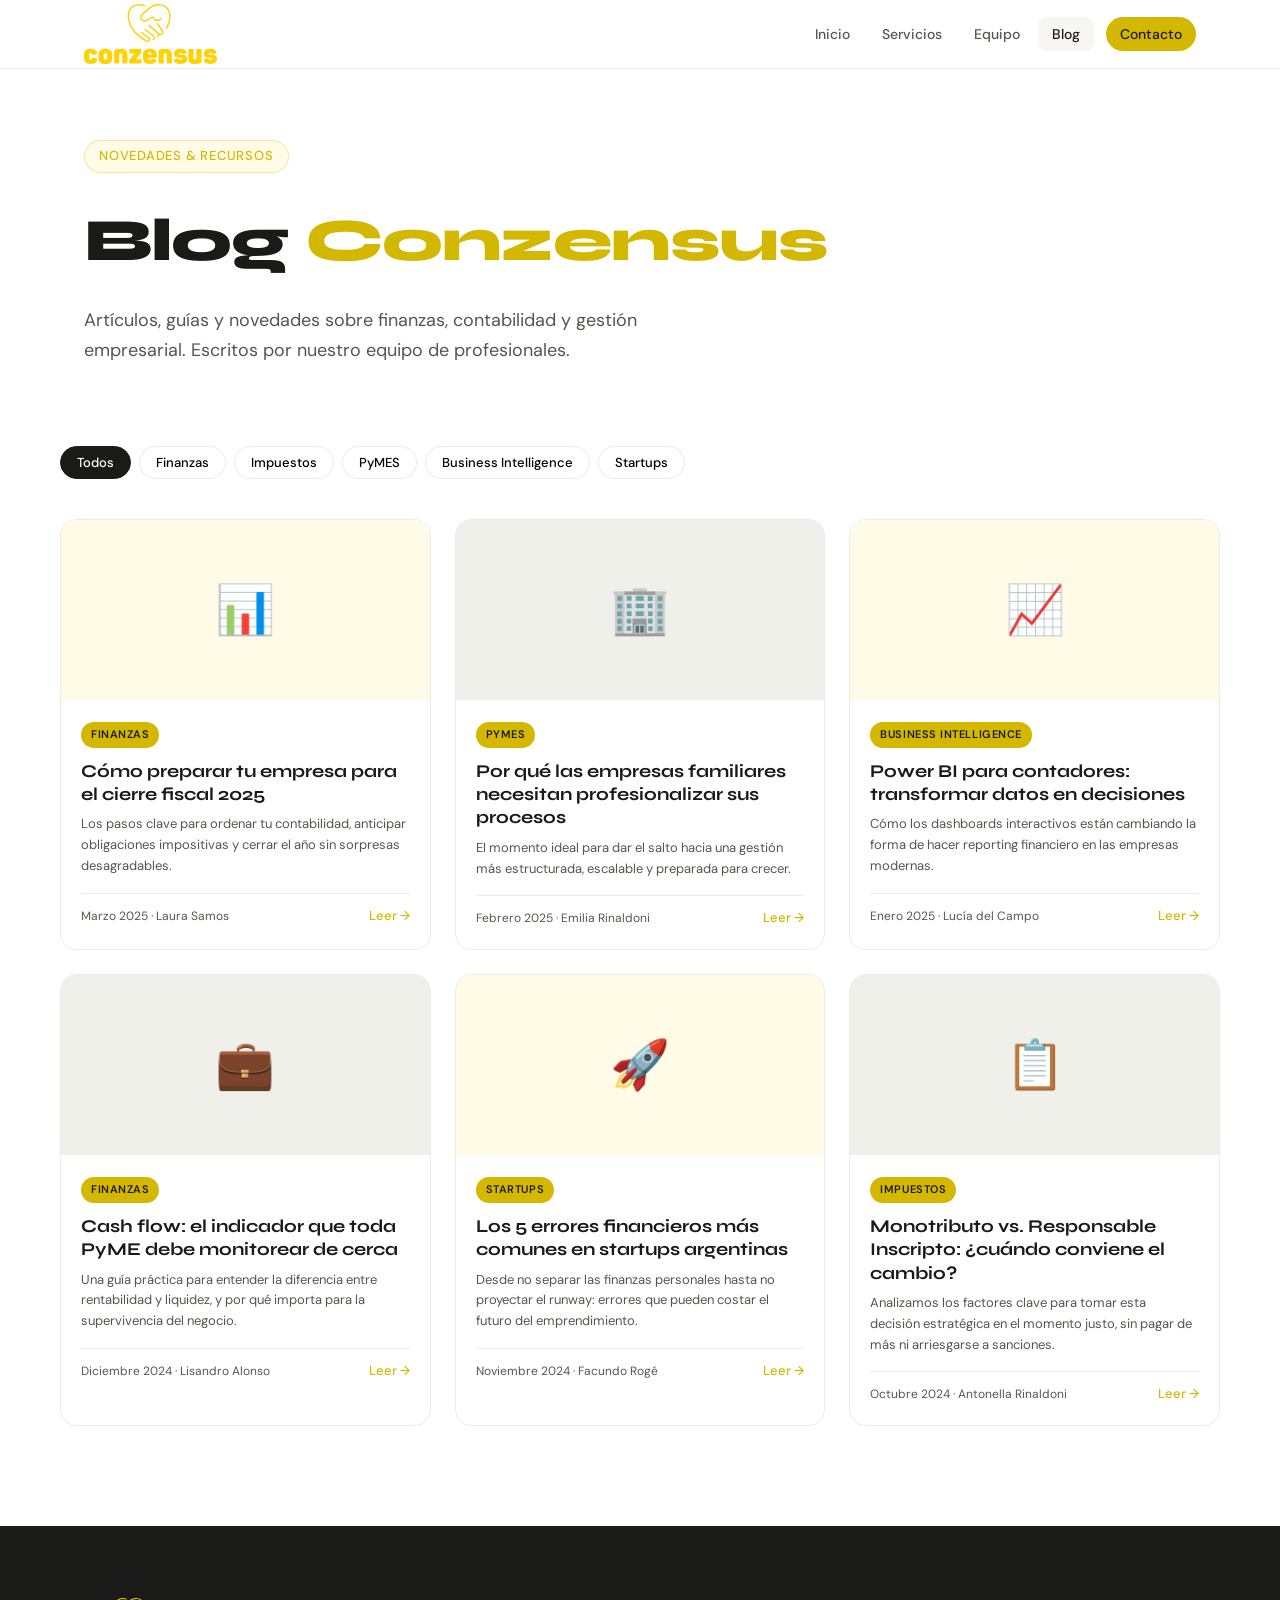
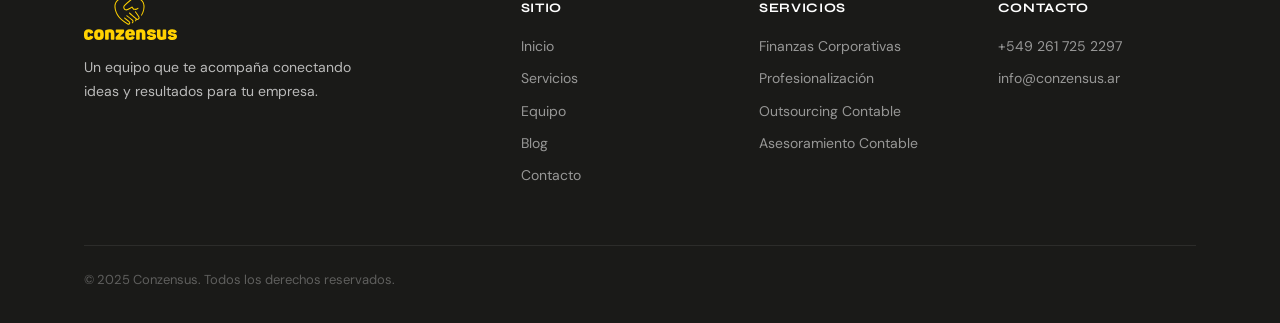
==== commit 44504a55: "Update blog.html" ====
--- a/blog.html
+++ b/blog.html
@@ -13,13 +13,8 @@
 
 <nav class="nav" id="nav">
   <div class="nav-inner">
-    <a href="index.html" class="logo">
-      <svg width="32" height="32" viewBox="0 0 32 32" fill="none">
-        <path d="M16 3C10 3 5 8 5 14c0 4 2 7.5 5 9.5L16 29l6-5.5c3-2 5-5.5 5-9.5 0-6-5-11-11-11z" stroke="#D4B800" stroke-width="2" fill="none"/>
-        <path d="M11 14c0-2.8 2.2-5 5-5s5 2.2 5 5" stroke="#D4B800" stroke-width="2" stroke-linecap="round"/>
-        <path d="M9 17l4-3 3 2 4-4 3 2" stroke="#D4B800" stroke-width="1.5" stroke-linecap="round" stroke-linejoin="round"/>
-      </svg>
-      <span>conzensus</span>
+    <a href="index.html" class="logo logo-full">
+    <img src="img/logo-conzensus.svg" alt="Conzensus" class="logo-full-mark">
     </a>
     <button class="hamburger" id="hamburger"><span></span><span></span><span></span></button>
     <ul class="nav-links" id="nav-links">
@@ -134,7 +129,11 @@
 <footer class="footer">
   <div class="container">
     <div class="footer-grid">
-      <div class="footer-brand"><a href="index.html" class="logo"><svg width="28" height="28" viewBox="0 0 32 32" fill="none"><path d="M16 3C10 3 5 8 5 14c0 4 2 7.5 5 9.5L16 29l6-5.5c3-2 5-5.5 5-9.5 0-6-5-11-11-11z" stroke="#D4B800" stroke-width="2" fill="none"/><path d="M11 14c0-2.8 2.2-5 5-5s5 2.2 5 5" stroke="#D4B800" stroke-width="2" stroke-linecap="round"/><path d="M9 17l4-3 3 2 4-4 3 2" stroke="#D4B800" stroke-width="1.5" stroke-linecap="round" stroke-linejoin="round"/></svg><span>conzensus</span></a><p>Un equipo que te acompaña conectando ideas y resultados para tu empresa.</p></div>
+      <div class="footer-brand">
+        <a href="index.html" class="logo logo-full">
+        <img src="img/logo-conzensus.svg" alt="Conzensus" class="logo-full-mark">
+        </a>
+        <p>Un equipo que te acompaña conectando ideas y resultados para tu empresa.</p></div>
       <div class="footer-links"><h5>Sitio</h5><a href="index.html">Inicio</a><a href="servicios.html">Servicios</a><a href="equipo.html">Equipo</a><a href="blog.html">Blog</a><a href="contacto.html">Contacto</a></div>
       <div class="footer-links"><h5>Servicios</h5><a href="servicios.html#finanzas">Finanzas Corporativas</a><a href="servicios.html#procesos">Profesionalización</a><a href="servicios.html#outsourcing">Outsourcing Contable</a><a href="servicios.html#asesoramiento">Asesoramiento Contable</a></div>
       <div class="footer-contact"><h5>Contacto</h5><a href="tel:+5492617252297">+549 261 725 2297</a><a href="mailto:info@conzensus.ar">info@conzensus.ar</a></div>
--- a/styles.css
+++ b/styles.css
@@ -1,10 +1,19 @@
 @import url('https://fonts.googleapis.com/css2?family=Syne:wght@400;600;700;800&family=DM+Sans:ital,wght@0,300;0,400;0,500;1,300&display=swap');
 
-/* ============================================
-   CONZENSUS — MAIN STYLES
-   ============================================ */
-
 *, *::before, *::after { box-sizing: border-box; margin: 0; padding: 0; }
+
+html { scroll-behavior: smooth; overflow-x: hidden; max-width: 100%; }
+
+body {
+  font-family: var(--font-body);
+  font-size: 16px;
+  color: var(--dark);
+  background: var(--white);
+  line-height: 1.6;
+  overflow-x: hidden;
+  max-width: 100vw;
+  position: relative;
+}
 
 :root {
   --yellow: #D4B800;
@@ -24,17 +33,6 @@
   --shadow-lg: 0 16px 48px rgba(0,0,0,0.12);
 }
 
-html { scroll-behavior: smooth; }
-
-body {
-  font-family: var(--font-body);
-  font-size: 16px;
-  color: var(--dark);
-  background: var(--white);
-  line-height: 1.6;
-  overflow-x: hidden;
-}
-
 a { color: inherit; text-decoration: none; }
 img { max-width: 100%; display: block; }
 
@@ -91,24 +89,43 @@
   color: var(--dark); letter-spacing: -0.5px;
 }
 .nav-links { list-style: none; display: flex; align-items: center; gap: 4px; }
-.nav-link {
-  font-size: 14px; font-weight: 500; color: var(--mid);
-  padding: 8px 14px; border-radius: 8px; transition: all 0.15s;
-}
+.nav-link { font-size: 14px; font-weight: 500; color: var(--mid); padding: 8px 14px; border-radius: 8px; transition: all 0.15s; }
 .nav-link:hover, .nav-link.active { color: var(--dark); background: var(--light); }
 .nav-cta { background: var(--yellow) !important; color: var(--dark) !important; margin-left: 8px; border-radius: 100px !important; }
 .nav-cta:hover { background: var(--yellow-light) !important; }
 .hamburger { display: none; flex-direction: column; gap: 5px; background: none; border: none; cursor: pointer; padding: 8px; }
 .hamburger span { display: block; width: 22px; height: 2px; background: var(--dark); border-radius: 2px; transition: all 0.3s; }
 
+/* HERO */
 .hero {
-  min-height: 100vh; padding-top: 68px;
-  display: grid; grid-template-columns: 1fr 1fr; align-items: center;
-  max-width: 1160px; margin: 0 auto; padding-left: 24px; padding-right: 24px;
-  gap: 48px; position: relative; overflow: hidden;
-}
-.hero-bg { position: fixed; inset: 0; z-index: -1; pointer-events: none; }
-.hero-blob { position: absolute; border-radius: 50%; filter: blur(80px); opacity: 0.35; }
+  min-height: 100vh;
+  padding-top: 68px;
+  display: grid;
+  grid-template-columns: 1fr 1fr;
+  align-items: center;
+  max-width: 1160px;
+  margin: 0 auto;
+  padding-left: 24px;
+  padding-right: 24px;
+  gap: 48px;
+  position: relative;
+}
+
+.hero-bg {
+  position: fixed;
+  top: 0; left: 0;
+  width: 100vw;
+  height: 100vh;
+  z-index: -1;
+  pointer-events: none;
+  overflow: hidden;
+}
+.hero-blob {
+  position: absolute;
+  border-radius: 50%;
+  filter: blur(80px);
+  opacity: 0.35;
+}
 .blob-1 { width: 500px; height: 500px; background: var(--yellow); top: -100px; right: -100px; }
 .blob-2 { width: 300px; height: 300px; background: #ffeaa0; bottom: 100px; left: -50px; }
 .hero-grid {
@@ -116,31 +133,42 @@
   background-image: linear-gradient(rgba(0,0,0,0.04) 1px, transparent 1px), linear-gradient(90deg, rgba(0,0,0,0.04) 1px, transparent 1px);
   background-size: 48px 48px;
 }
+
 .hero-inner { padding: 80px 0; }
 .hero-tag { display: inline-flex; align-items: center; gap: 8px; font-size: 13px; font-weight: 500; color: var(--mid); margin-bottom: 28px; }
 .dot { width: 8px; height: 8px; background: #4caf50; border-radius: 50%; box-shadow: 0 0 0 3px rgba(76,175,80,0.2); animation: pulse 2s infinite; }
 @keyframes pulse { 0%, 100% { box-shadow: 0 0 0 3px rgba(76,175,80,0.2); } 50% { box-shadow: 0 0 0 6px rgba(76,175,80,0.1); } }
-.hero-title { font-family: var(--font-display); font-size: clamp(44px, 6vw, 72px); font-weight: 800; line-height: 1.05; letter-spacing: -2px; color: var(--dark); margin-bottom: 24px; }
+
+.hero-title {
+  font-family: var(--font-display);
+  font-size: clamp(36px, 5vw, 68px);
+  font-weight: 800;
+  line-height: 1.05;
+  letter-spacing: -2px;
+  color: var(--dark);
+  margin-bottom: 24px;
+}
 .hero-title em { font-style: normal; color: var(--yellow); }
 .hero-sub { font-size: 18px; color: var(--mid); max-width: 460px; line-height: 1.7; margin-bottom: 36px; }
 .hero-actions { display: flex; gap: 12px; flex-wrap: wrap; margin-bottom: 56px; }
-.hero-stats { display: flex; align-items: center; gap: 24px; }
+.hero-stats { display: flex; align-items: center; gap: 24px; flex-wrap: wrap; }
 .stat-num { display: block; font-family: var(--font-display); font-size: 28px; font-weight: 700; color: var(--dark); }
 .stat-label { display: block; font-size: 12px; color: var(--mid); max-width: 100px; line-height: 1.3; }
 .stat-divider { width: 1px; height: 40px; background: var(--border); }
 
-.hero-visual { position: relative; height: 500px; display: flex; align-items: center; justify-content: center; }
-.hero-circle { width: 280px; height: 280px; animation: spin 30s linear infinite; }
+.hero-visual { position: relative; height: 500px; display: flex; align-items: center; justify-content: center; overflow: hidden; }
+.hero-circle { width: 280px; height: 280px; animation: spin 30s linear infinite; flex-shrink: 0; }
 @keyframes spin { to { transform: rotate(360deg); } }
-.card-float { position: absolute; background: var(--white); border: 1px solid var(--border); border-radius: var(--radius); padding: 14px 18px; display: flex; align-items: center; gap: 12px; box-shadow: var(--shadow); min-width: 220px; animation: float 4s ease-in-out infinite; }
-.card-f1 { top: 60px; right: 20px; animation-delay: 0s; }
-.card-f2 { bottom: 120px; right: 0px; animation-delay: 1.5s; }
-.card-f3 { top: 220px; left: 0px; animation-delay: 0.8s; }
+.card-float { position: absolute; background: var(--white); border: 1px solid var(--border); border-radius: var(--radius); padding: 14px 18px; display: flex; align-items: center; gap: 12px; box-shadow: var(--shadow); min-width: 200px; max-width: 240px; animation: float 4s ease-in-out infinite; }
+.card-f1 { top: 60px; right: 0; animation-delay: 0s; }
+.card-f2 { bottom: 120px; right: 0; animation-delay: 1.5s; }
+.card-f3 { top: 220px; left: 0; animation-delay: 0.8s; }
 @keyframes float { 0%, 100% { transform: translateY(0); } 50% { transform: translateY(-8px); } }
-.cf-icon { font-size: 22px; }
+.cf-icon { font-size: 22px; flex-shrink: 0; }
 .cf-title { font-family: var(--font-display); font-size: 13px; font-weight: 600; }
 .cf-sub { font-size: 11px; color: var(--mid); margin-top: 2px; }
 
+/* ABOUT */
 .about { padding: 100px 0; background: var(--light); }
 .about-grid { display: grid; grid-template-columns: 1fr 1fr; gap: 64px; align-items: center; }
 .about-left { max-width: 480px; }
@@ -153,6 +181,7 @@
 .value-card p { font-size: 13px; color: var(--mid); line-height: 1.5; }
 .value-card.accent p { color: var(--dark-2); }
 
+/* SERVICES */
 .services-preview { padding: 100px 0; }
 .services-grid { display: grid; grid-template-columns: repeat(2, 1fr); gap: 16px; margin-bottom: 40px; }
 .service-card { display: flex; align-items: center; gap: 20px; background: var(--white); border: 1px solid var(--border); border-radius: var(--radius); padding: 28px 24px; transition: all 0.2s; cursor: pointer; }
@@ -160,7 +189,7 @@
 .service-card.sc-yellow { background: var(--yellow); border-color: var(--yellow); }
 .sc-number { font-family: var(--font-display); font-size: 36px; font-weight: 800; color: rgba(0,0,0,0.08); line-height: 1; flex-shrink: 0; width: 48px; }
 .sc-yellow .sc-number { color: rgba(0,0,0,0.12); }
-.sc-content { flex: 1; }
+.sc-content { flex: 1; min-width: 0; }
 .sc-content h3 { font-family: var(--font-display); font-size: 17px; font-weight: 700; margin-bottom: 6px; }
 .sc-content p { font-size: 13px; color: var(--mid); line-height: 1.5; }
 .sc-yellow .sc-content p { color: var(--dark-2); }
@@ -168,12 +197,14 @@
 .service-card:hover .sc-arrow { transform: translateX(4px); color: var(--dark); }
 .services-cta { text-align: center; }
 
+/* CLIENTS */
 .clients { padding: 60px 0; border-top: 1px solid var(--border); border-bottom: 1px solid var(--border); }
 .clients-strip { display: flex; flex-wrap: wrap; justify-content: center; align-items: center; gap: 12px 0; }
 .client-name { font-family: var(--font-display); font-size: 14px; font-weight: 600; color: var(--mid); padding: 0 20px; transition: color 0.2s; }
 .client-name:hover { color: var(--dark); }
 .client-dot { width: 4px; height: 4px; background: var(--yellow); border-radius: 50%; flex-shrink: 0; }
 
+/* BLOG */
 .blog-preview { padding: 100px 0; background: var(--light); }
 .blog-grid { display: grid; grid-template-columns: 2fr 1fr 1fr; gap: 20px; }
 .blog-card { background: var(--white); border: 1px solid var(--border); border-radius: var(--radius); padding: 28px 24px; display: flex; flex-direction: column; gap: 12px; transition: transform 0.2s, box-shadow 0.2s; }
@@ -190,6 +221,7 @@
 .bc-read { font-size: 13px; font-weight: 500; color: var(--yellow); }
 .bc-read:hover { text-decoration: underline; }
 
+/* CTA */
 .cta-section { padding: 80px 0; }
 .cta-box { background: var(--yellow); border-radius: 24px; padding: 64px; display: flex; justify-content: space-between; align-items: center; gap: 32px; overflow: hidden; position: relative; }
 .cta-content { position: relative; z-index: 1; }
@@ -199,6 +231,7 @@
 .c1 { width: 320px; height: 320px; top: -80px; right: -80px; }
 .c2 { width: 200px; height: 200px; top: -20px; right: -20px; }
 
+/* FOOTER */
 .footer { background: var(--dark); color: rgba(255,255,255,0.7); padding: 72px 0 32px; }
 .footer .logo { color: var(--white); margin-bottom: 16px; }
 .footer-grid { display: grid; grid-template-columns: 2fr 1fr 1fr 1fr; gap: 40px; margin-bottom: 48px; }
@@ -208,6 +241,7 @@
 .footer-links a:hover, .footer-contact a:hover { color: var(--yellow); }
 .footer-bottom { border-top: 1px solid rgba(255,255,255,0.08); padding-top: 24px; font-size: 13px; color: rgba(255,255,255,0.3); }
 
+/* PAGES */
 .page-hero { padding: 140px 24px 80px; max-width: 1160px; margin: 0 auto; }
 .page-hero h1 { font-family: var(--font-display); font-size: clamp(36px, 5vw, 60px); font-weight: 800; letter-spacing: -1.5px; margin-bottom: 16px; }
 .page-hero p { font-size: 18px; color: var(--mid); max-width: 560px; line-height: 1.7; }
@@ -226,10 +260,68 @@
 .ss-item p { font-size: 15px; color: var(--mid); line-height: 1.5; }
 
 .team-grid { display: grid; grid-template-columns: repeat(3, 1fr); gap: 24px; padding-bottom: 100px; }
-.team-card { border: 1px solid var(--border); border-radius: var(--radius); overflow: hidden; transition: transform 0.2s, box-shadow 0.2s; }
+.team-card { border: 1px solid var(--border); border-radius: var(--radius); overflow: hidden; transition: transform 0.2s, box-shadow 0.2s; background: var(--white); }
 .team-card:hover { transform: translateY(-6px); box-shadow: var(--shadow-lg); }
-.tc-img { height: 280px; display: flex; align-items: center; justify-content: center; overflow: hidden; position: relative; }
-.tc-initials { position: absolute; font-size: 80px; font-family: var(--font-display); font-weight: 800; color: rgba(0,0,0,0.08); user-select: none; }
+
+.tc-img {
+  height: 280px;
+  position: relative;
+  overflow: hidden;
+  background: var(--light);
+}
+
+.tc-img img {
+  width: 100%;
+  height: 100%;
+  object-fit: cover;
+  object-position: center;
+}
+
+.tc-initials {
+  position: absolute;
+  font-size: 80px;
+  font-family: var(--font-display);
+  font-weight: 800;
+  color: rgba(0,0,0,0.08);
+  user-select: none;
+}
+
+.tc-linkedin {
+  position: absolute;
+  right: 12px;
+  bottom: 12px;
+  width: 38px;
+  height: 38px;
+  border-radius: 50%;
+  background: var(--yellow);
+  color: var(--dark);
+  display: flex;
+  align-items: center;
+  justify-content: center;
+  box-shadow: 0 8px 18px rgba(0,0,0,0.16);
+  opacity: 0;
+  transform: translateY(8px);
+  transition: opacity 0.25s ease, transform 0.25s ease, background 0.2s ease;
+  z-index: 2;
+}
+
+.tc-linkedin:hover {
+  background: var(--yellow-light);
+}
+
+.tc-img:hover .tc-linkedin,
+.team-card:hover .tc-linkedin {
+  opacity: 1;
+  transform: translateY(0);
+}
+
+.tc-linkedin svg {
+  width: 16px;
+  height: 16px;
+  display: block;
+  fill: currentColor;
+}
+
 .tc-body { padding: 24px; }
 .tc-role { font-size: 12px; font-weight: 600; letter-spacing: 0.05em; text-transform: uppercase; color: var(--yellow); margin-bottom: 4px; }
 .tc-name { font-family: var(--font-display); font-size: 20px; font-weight: 700; margin-bottom: 12px; }
@@ -263,11 +355,12 @@
 .form-row { display: grid; grid-template-columns: 1fr 1fr; gap: 16px; }
 .form-group { display: flex; flex-direction: column; gap: 8px; margin-bottom: 16px; }
 .form-group label { font-size: 13px; font-weight: 500; color: var(--mid); }
-.form-group input, .form-group select, .form-group textarea { font-family: var(--font-body); font-size: 15px; padding: 12px 16px; border: 1.5px solid var(--border); border-radius: var(--radius-sm); background: var(--white); color: var(--dark); outline: none; transition: border-color 0.2s; }
+.form-group input, .form-group select, .form-group textarea { font-family: var(--font-body); font-size: 15px; padding: 12px 16px; border: 1.5px solid var(--border); border-radius: var(--radius-sm); background: var(--white); color: var(--dark); outline: none; transition: border-color 0.2s; width: 100%; }
 .form-group input:focus, .form-group select:focus, .form-group textarea:focus { border-color: var(--yellow); }
 .form-group textarea { resize: vertical; min-height: 120px; }
 .form-submit { width: 100%; padding: 15px; font-size: 16px; margin-top: 8px; }
 
+/* RESPONSIVE */
 @media (max-width: 960px) {
   .hero { grid-template-columns: 1fr; min-height: auto; padding-top: 120px; padding-bottom: 60px; }
   .hero-visual { display: none; }
@@ -284,12 +377,39 @@
   .nav-links.open { display: flex; }
   .hamburger { display: flex; }
   .hero-stats { flex-wrap: wrap; gap: 16px; }
-  .cta-box { padding: 40px 32px; flex-direction: column; }
+  .cta-box { padding: 40px 24px; flex-direction: column; }
   .form-row { grid-template-columns: 1fr; }
   .blog-full-grid, .team-grid { grid-template-columns: 1fr; }
   .footer-grid { grid-template-columns: 1fr; }
   .ss-label { position: static; }
+  .hero-title { letter-spacing: -1px; }
+
+  .tc-img {
+    height: 260px;
+  }
+
+  .tc-linkedin {
+    opacity: 1;
+    transform: translateY(0);
+  }
 }
 
 main, .hero, .page-hero { animation: fadeInUp 0.5s ease both; }
 @keyframes fadeInUp { from { opacity: 0; transform: translateY(16px); } to { opacity: 1; transform: translateY(0); } }
+
+/* LOGO FULL (SVG) */
+.logo.logo-full {
+  display: flex;
+  align-items: center;
+}
+
+.logo-full-mark {
+  display: block;
+  height: 60px;
+  width: auto;
+}
+
+/* Footer más chico */
+.footer .logo-full-mark {
+  height: 42px;
+}
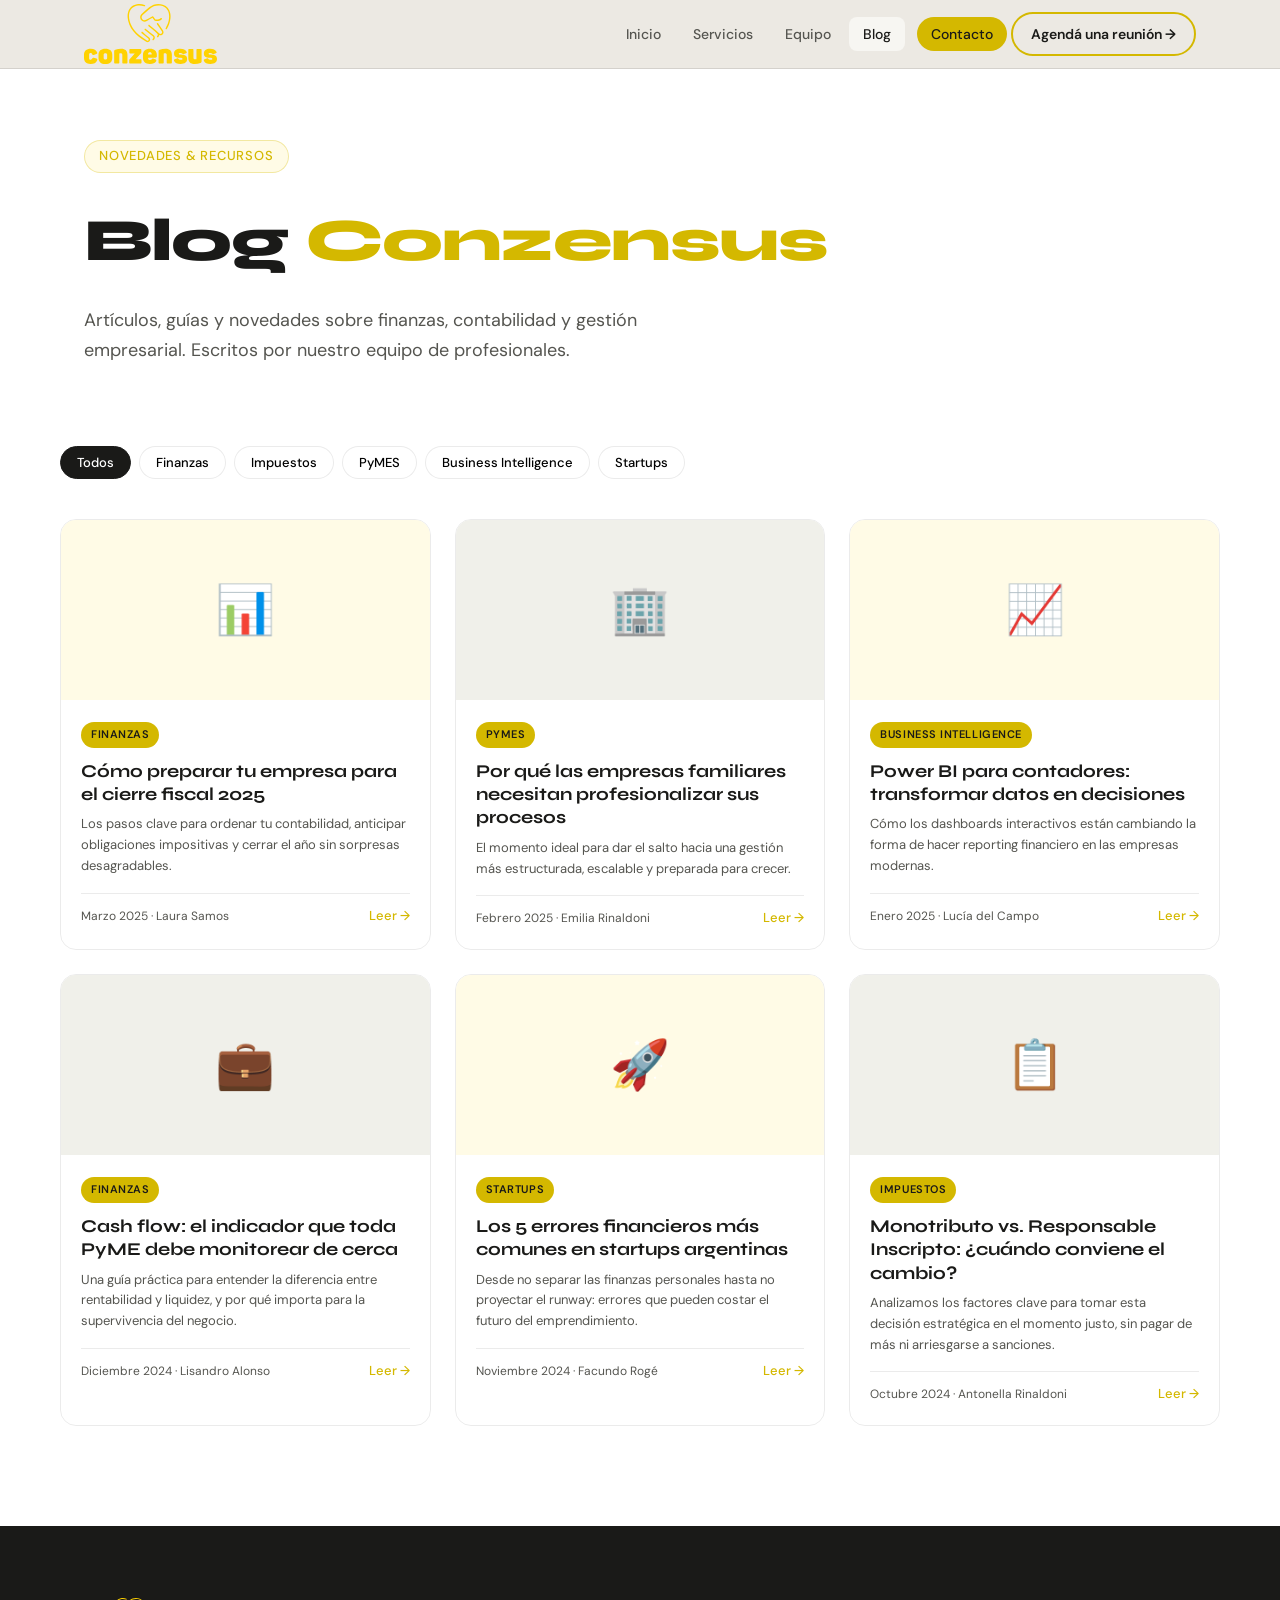
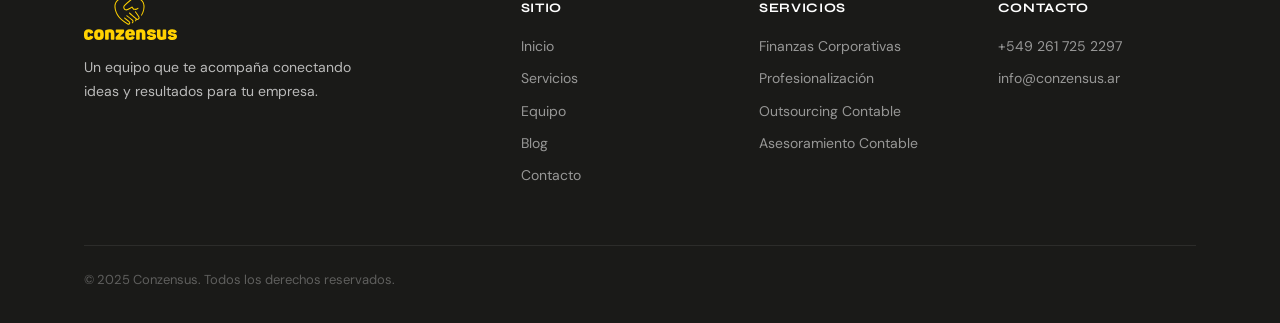
==== commit 0106fa82: "Update blog.html" ====
--- a/blog.html
+++ b/blog.html
@@ -22,7 +22,12 @@
       <li><a href="servicios.html" class="nav-link">Servicios</a></li>
       <li><a href="equipo.html" class="nav-link">Equipo</a></li>
       <li><a href="blog.html" class="nav-link active">Blog</a></li>
+      <!-- CTA principal -->
       <li><a href="contacto.html" class="nav-link nav-cta">Contacto</a></li>
+      <!-- CTA secundario -->
+      <li><a href="contacto.html#agenda" class="nav-link nav-cta-secondary">
+      Agendá una reunión →
+      </a></li>
     </ul>
   </div>
 </nav>
--- a/styles.css
+++ b/styles.css
@@ -74,11 +74,20 @@
 .btn-dark:hover { background: var(--dark-2); transform: translateY(-1px); }
 
 .nav {
-  position: fixed; top: 0; left: 0; right: 0; z-index: 100;
-  background: rgba(255,255,255,0.92); backdrop-filter: blur(20px);
-  border-bottom: 1px solid var(--border); transition: box-shadow 0.3s;
-}
-.nav.scrolled { box-shadow: var(--shadow); }
+  position: fixed;
+  top: 0;
+  left: 0;
+  right: 0;
+  z-index: 100;
+  background: #ece9e3;
+  backdrop-filter: blur(12px);
+  border-bottom: 1px solid rgba(0,0,0,0.10);
+  transition: box-shadow 0.3s, background 0.3s;
+}
+.nav.scrolled {
+  box-shadow: var(--shadow);
+  background: rgba(236, 233, 227, 0.96);
+}
 .nav-inner {
   max-width: 1160px; margin: 0 auto; padding: 0 24px; height: 68px;
   display: flex; align-items: center; justify-content: space-between;
@@ -91,8 +100,38 @@
 .nav-links { list-style: none; display: flex; align-items: center; gap: 4px; }
 .nav-link { font-size: 14px; font-weight: 500; color: var(--mid); padding: 8px 14px; border-radius: 8px; transition: all 0.15s; }
 .nav-link:hover, .nav-link.active { color: var(--dark); background: var(--light); }
-.nav-cta { background: var(--yellow) !important; color: var(--dark) !important; margin-left: 8px; border-radius: 100px !important; }
+
+.nav-cta {
+  background: var(--yellow) !important;
+  color: var(--dark) !important;
+  margin-left: 8px;
+  border-radius: 100px !important;
+}
 .nav-cta:hover { background: var(--yellow-light) !important; }
+
+/* CTA secundario estilo outline premium */
+.nav-cta-secondary {
+  display: inline-flex;
+  align-items: center;
+  justify-content: center;
+  height: 44px;
+  padding: 0 18px;
+  border-radius: 999px;
+  border: 2px solid var(--yellow);
+  background: transparent;
+  color: var(--dark);
+  font-size: 14px;
+  font-weight: 600;
+  transition: all 0.25s ease;
+}
+
+.nav-cta-secondary:hover {
+  background: var(--yellow);
+  color: var(--dark);
+  transform: translateY(-1px);
+  box-shadow: 0 6px 18px rgba(212,184,0,0.25);
+}
+
 .hamburger { display: none; flex-direction: column; gap: 5px; background: none; border: none; cursor: pointer; padding: 8px; }
 .hamburger span { display: block; width: 22px; height: 2px; background: var(--dark); border-radius: 2px; transition: all 0.3s; }
 
@@ -360,6 +399,54 @@
 .form-group textarea { resize: vertical; min-height: 120px; }
 .form-submit { width: 100%; padding: 15px; font-size: 16px; margin-top: 8px; }
 
+/* LOGO FULL (SVG) */
+.logo.logo-full {
+  display: flex;
+  align-items: center;
+}
+
+.logo-full-mark {
+  display: block;
+  height: 60px;
+  width: auto;
+}
+
+.footer .logo-full-mark {
+  height: 42px;
+}
+
+/* Agenda */
+#agenda {
+  scroll-margin-top: 110px;
+}
+
+.agenda-section {
+  padding: 20px 0 100px;
+  opacity: 0;
+  transform: translateY(24px);
+  transition: opacity 0.6s ease, transform 0.6s ease;
+}
+
+.agenda-section.is-visible {
+  opacity: 1;
+  transform: translateY(0);
+}
+
+.agenda-embed {
+  background: var(--white);
+  border: 1px solid var(--border);
+  border-radius: 24px;
+  overflow: hidden;
+  box-shadow: var(--shadow);
+}
+
+.agenda-embed iframe {
+  display: block;
+  width: 100%;
+  min-height: 700px;
+  border: 0;
+}
+
 /* RESPONSIVE */
 @media (max-width: 960px) {
   .hero { grid-template-columns: 1fr; min-height: auto; padding-top: 120px; padding-bottom: 60px; }
@@ -373,7 +460,19 @@
 }
 
 @media (max-width: 640px) {
-  .nav-links { display: none; position: absolute; top: 68px; left: 0; right: 0; background: var(--white); flex-direction: column; padding: 16px; border-bottom: 1px solid var(--border); box-shadow: var(--shadow); gap: 4px; }
+  .nav-links {
+    display: none;
+    position: absolute;
+    top: 68px;
+    left: 0;
+    right: 0;
+    background: #ece9e3;
+    flex-direction: column;
+    padding: 16px;
+    border-bottom: 1px solid var(--border);
+    box-shadow: var(--shadow);
+    gap: 4px;
+  }
   .nav-links.open { display: flex; }
   .hamburger { display: flex; }
   .hero-stats { flex-wrap: wrap; gap: 16px; }
@@ -392,24 +491,15 @@
     opacity: 1;
     transform: translateY(0);
   }
+
+  #agenda {
+    scroll-margin-top: 90px;
+  }
+
+  .agenda-embed iframe {
+    min-height: 760px;
+  }
 }
 
 main, .hero, .page-hero { animation: fadeInUp 0.5s ease both; }
 @keyframes fadeInUp { from { opacity: 0; transform: translateY(16px); } to { opacity: 1; transform: translateY(0); } }
-
-/* LOGO FULL (SVG) */
-.logo.logo-full {
-  display: flex;
-  align-items: center;
-}
-
-.logo-full-mark {
-  display: block;
-  height: 60px;
-  width: auto;
-}
-
-/* Footer más chico */
-.footer .logo-full-mark {
-  height: 42px;
-}
